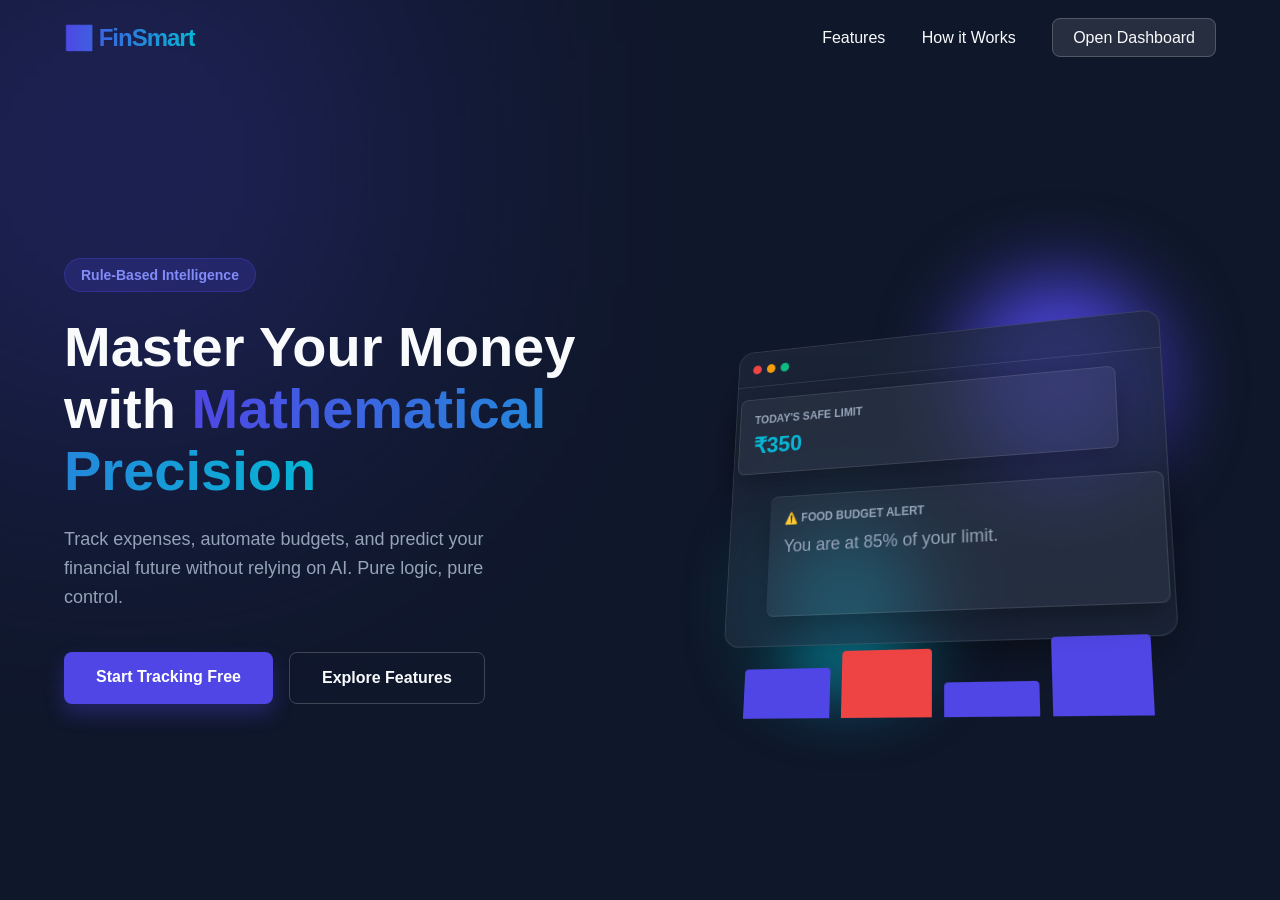
==== index.html @ 64c80e4e "Rename landing.html to index.html" ====
<!DOCTYPE html>
<html lang="en">
<head>
    <meta charset="UTF-8">
    <meta name="viewport" content="width=device-width, initial-scale=1.0">
    <title>FinSmart | Smart Finance Tracker</title>
    <link rel="stylesheet" href="landing.css">
</head>
<body>
    <!-- Navbar -->
    <nav class="navbar">
        <div class="logo">📊 FinSmart</div>
        <div class="nav-links">
            <a href="#features">Features</a>
            <a href="#how-it-works">How it Works</a>
            <a href="index.html" class="btn-nav">Open Dashboard</a>
        </div>
    </nav>

    <!-- Hero Section -->
    <header class="hero">
        <div class="hero-content">
            <div class="badge">Rule-Based Intelligence</div>
            <h1>Master Your Money with <span class="text-gradient">Mathematical Precision</span></h1>
            <p>Track expenses, automate budgets, and predict your financial future without relying on AI. Pure logic, pure control.</p>
            <div class="hero-buttons">
                <a href="index.html" class="btn-primary-large">Start Tracking Free</a>
                <a href="#features" class="btn-secondary-large">Explore Features</a>
            </div>
        </div>

        <!-- Interactive 3D Showcase -->
        <div class="hero-3d-container" id="scene">
            <div class="dashboard-mockup" id="mockup">
                <div class="mockup-header">
                    <div class="dots"><span></span><span></span><span></span></div>
                </div>
                <div class="mockup-body">
                    <div class="mockup-card floating-card-1">
                        <h4>Today's Safe Limit</h4>
                        <h2>₹350</h2>
                    </div>
                    <div class="mockup-card floating-card-2">
                        <h4>⚠️ Food Budget Alert</h4>
                        <p>You are at 85% of your limit.</p>
                    </div>
                    <div class="mockup-chart">
                        <div class="bar" style="height: 60%"></div>
                        <div class="bar" style="height: 80%; background: var(--danger)"></div>
                        <div class="bar" style="height: 40%"></div>
                        <div class="bar" style="height: 90%"></div>
                    </div>
                </div>
            </div>
            <!-- Floating 3D Orbs -->
            <div class="orb orb-1"></div>
            <div class="orb orb-2"></div>
        </div>
    </header>

    <script src="landing.js"></script>
</body>
</html>
---- landing.css ----
:root {
    --primary: #4F46E5;
    --primary-light: #EEF2FF;
    --secondary: #06B6D4;
    --dark: #0F172A;
    --text-main: #F8FAFC;
    --text-muted: #94A3B8;
    --danger: #EF4444;
}

* {
    margin: 0;
    padding: 0;
    box-sizing: border-box;
    font-family: 'Inter', 'Segoe UI', sans-serif;
}

body {
    background-color: var(--dark);
    color: var(--text-main);
    overflow-x: hidden;
}

/* Navbar */
.navbar {
    display: flex;
    justify-content: space-between;
    align-items: center;
    padding: 24px 5%;
    position: relative;
    z-index: 100;
}

.logo {
    font-size: 24px;
    font-weight: 800;
    letter-spacing: -1px;
    background: linear-gradient(to right, #4F46E5, #06B6D4);
    -webkit-background-clip: text;
    -webkit-text-fill-color: transparent;
}

.nav-links a {
    color: var(--text-main);
    text-decoration: none;
    margin-left: 32px;
    font-weight: 500;
    transition: 0.3s;
}

.nav-links a:hover {
    color: var(--secondary);
}

.btn-nav {
    background: rgba(255, 255, 255, 0.1);
    padding: 10px 20px;
    border-radius: 8px;
    border: 1px solid rgba(255, 255, 255, 0.2);
    backdrop-filter: blur(10px);
}

.btn-nav:hover {
    background: var(--primary);
    border-color: var(--primary);
}

/* Hero Section */
.hero {
    display: grid;
    grid-template-columns: 1fr 1fr;
    align-items: center;
    min-height: 90vh;
    padding: 0 5%;
    gap: 40px;
    position: relative;
}

.hero::before {
    content: '';
    position: absolute;
    top: -20%;
    left: -10%;
    width: 500px;
    height: 500px;
    background: var(--primary);
    filter: blur(150px);
    opacity: 0.3;
    z-index: 0;
}

.hero-content {
    position: relative;
    z-index: 10;
}

.badge {
    display: inline-block;
    padding: 8px 16px;
    background: rgba(79, 70, 229, 0.2);
    color: #818CF8;
    border-radius: 20px;
    font-size: 14px;
    font-weight: 600;
    margin-bottom: 24px;
    border: 1px solid rgba(79, 70, 229, 0.3);
}

.hero h1 {
    font-size: 56px;
    line-height: 1.1;
    margin-bottom: 24px;
    font-weight: 800;
}

.text-gradient {
    background: linear-gradient(to right, #4F46E5, #06B6D4);
    -webkit-background-clip: text;
    -webkit-text-fill-color: transparent;
}

.hero p {
    font-size: 18px;
    color: var(--text-muted);
    margin-bottom: 40px;
    line-height: 1.6;
    max-width: 480px;
}

.hero-buttons {
    display: flex;
    gap: 16px;
}

.btn-primary-large {
    background: var(--primary);
    color: white;
    padding: 16px 32px;
    border-radius: 8px;
    text-decoration: none;
    font-weight: 600;
    transition: 0.3s;
    box-shadow: 0 10px 20px rgba(79, 70, 229, 0.3);
}

.btn-primary-large:hover {
    transform: translateY(-2px);
    box-shadow: 0 15px 25px rgba(79, 70, 229, 0.4);
}

.btn-secondary-large {
    background: transparent;
    color: var(--text-main);
    padding: 16px 32px;
    border-radius: 8px;
    text-decoration: none;
    font-weight: 600;
    border: 1px solid rgba(255, 255, 255, 0.2);
    transition: 0.3s;
}

.btn-secondary-large:hover {
    background: rgba(255, 255, 255, 0.05);
}

/* 3D Interactive Container */
.hero-3d-container {
    perspective: 1000px; /* Crucial for 3D effect */
    position: relative;
    width: 100%;
    height: 500px;
    display: flex;
    justify-content: center;
    align-items: center;
    z-index: 10;
}

.dashboard-mockup {
    width: 450px;
    height: 320px;
    background: rgba(30, 41, 59, 0.7);
    border-radius: 16px;
    border: 1px solid rgba(255, 255, 255, 0.1);
    backdrop-filter: blur(20px);
    box-shadow: 0 25px 50px -12px rgba(0, 0, 0, 0.5);
    transform-style: preserve-3d;
    transition: transform 0.1s ease-out;
    /* Default isometric tilt */
    transform: rotateX(15deg) rotateY(-15deg);
}

.mockup-header {
    height: 40px;
    border-bottom: 1px solid rgba(255, 255, 255, 0.1);
    display: flex;
    align-items: center;
    padding: 0 16px;
}

.dots span {
    display: inline-block;
    width: 10px;
    height: 10px;
    border-radius: 50%;
    background: #EF4444;
    margin-right: 6px;
}
.dots span:nth-child(2) { background: #F59E0B; }
.dots span:nth-child(3) { background: #10B981; }

.mockup-body {
    padding: 24px;
    position: relative;
    transform-style: preserve-3d;
}

/* Floating 3D Cards */
.mockup-card {
    background: rgba(255, 255, 255, 0.05);
    border: 1px solid rgba(255, 255, 255, 0.1);
    padding: 16px;
    border-radius: 8px;
    margin-bottom: 16px;
    /* Pushes cards out on the Z-axis for 3D depth */
    transform: translateZ(40px);
    box-shadow: 0 10px 30px rgba(0,0,0,0.3);
}

.floating-card-1 {
    transform: translateZ(60px) translateX(-20px) translateY(-10px);
}

.floating-card-2 {
    border-left: 3px solid var(--warning);
    transform: translateZ(40px) translateX(20px);
}

.mockup-card h4 {
    font-size: 12px;
    color: var(--text-muted);
    margin-bottom: 8px;
    text-transform: uppercase;
}

.mockup-card h2 {
    font-size: 24px;
    color: var(--secondary);
}

.mockup-chart {
    display: flex;
    align-items: flex-end;
    gap: 12px;
    height: 80px;
    margin-top: 20px;
    transform: translateZ(30px);
}

.bar {
    width: 100%;
    background: var(--primary);
    border-radius: 4px 4px 0 0;
}

/* Background 3D Orbs */
.orb {
    position: absolute;
    border-radius: 50%;
    filter: blur(40px);
    z-index: -1;
}

.orb-1 {
    width: 200px;
    height: 200px;
    background: var(--primary);
    top: 10%;
    right: 10%;
    animation: float 6s infinite ease-in-out;
}

.orb-2 {
    width: 150px;
    height: 150px;
    background: var(--secondary);
    bottom: 10%;
    left: 20%;
    animation: float 8s infinite ease-in-out reverse;
}

@keyframes float {
    0% { transform: translateY(0px); }
    50% { transform: translateY(-30px); }
    100% { transform: translateY(0px); }
}
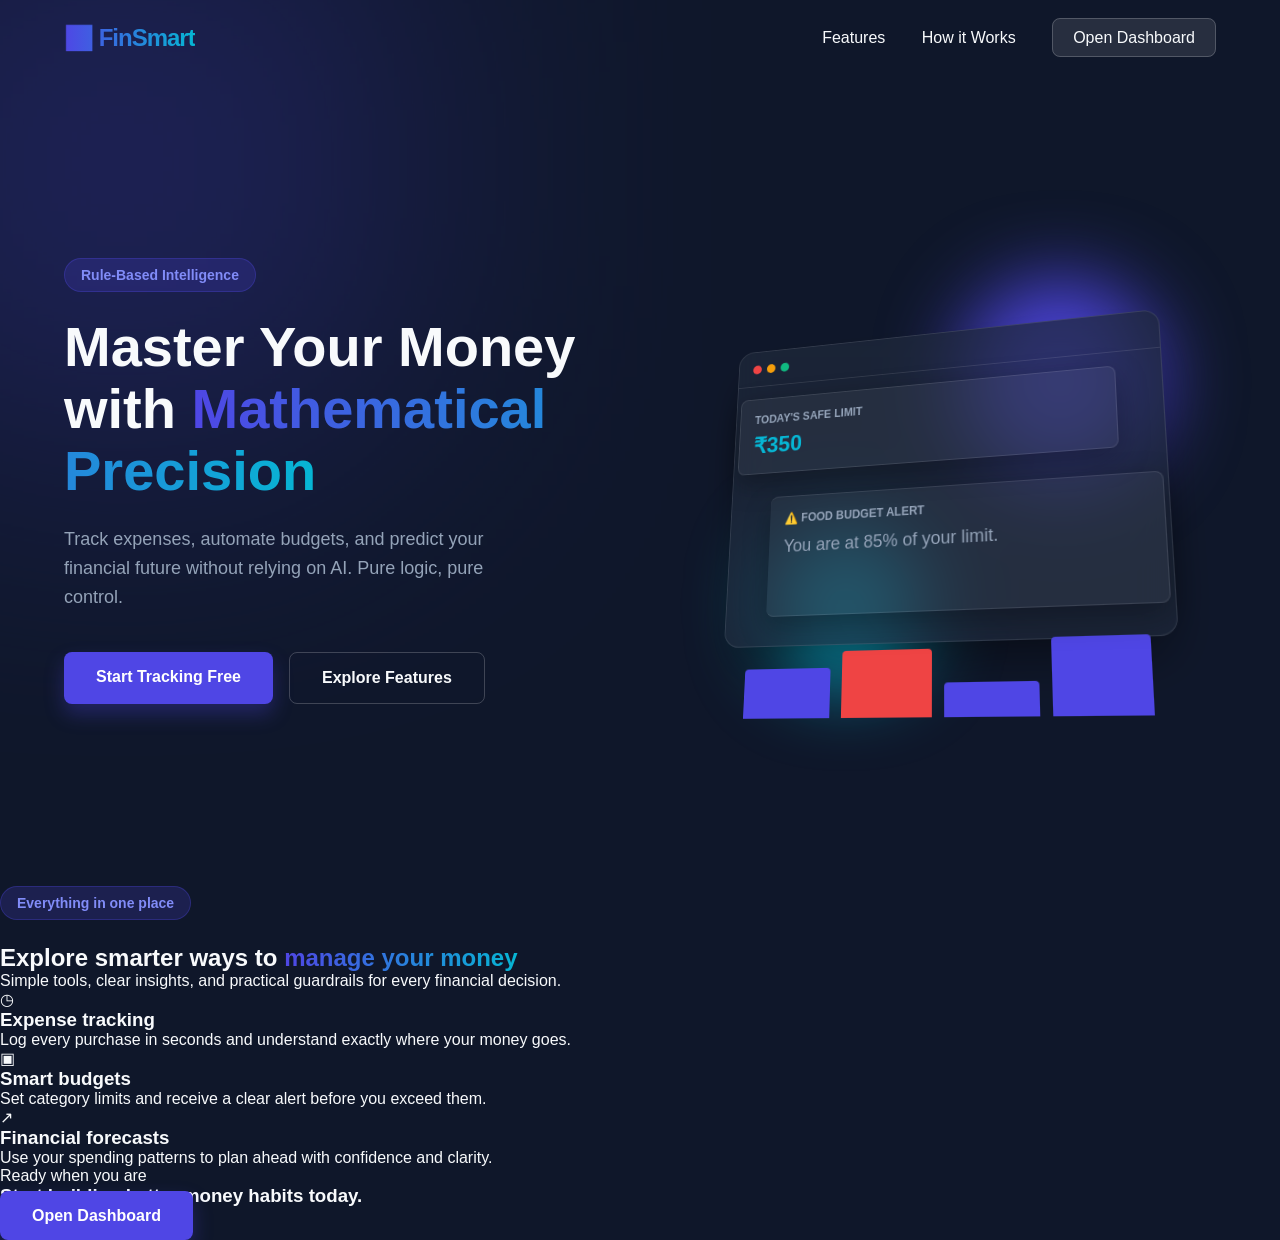
==== commit 70ab3fd9: "Update index.html" ====
--- a/index.html
+++ b/index.html
@@ -58,6 +58,41 @@
         </div>
     </header>
 
+    <!-- Features Section -->
+    <section class="features" id="features" aria-labelledby="features-title">
+        <div class="section-heading">
+            <div class="badge">Everything in one place</div>
+            <h2 id="features-title">Explore smarter ways to <span class="text-gradient">manage your money</span></h2>
+            <p>Simple tools, clear insights, and practical guardrails for every financial decision.</p>
+        </div>
+
+        <div class="feature-grid">
+            <article class="feature-card">
+                <div class="feature-icon">◷</div>
+                <h3>Expense tracking</h3>
+                <p>Log every purchase in seconds and understand exactly where your money goes.</p>
+            </article>
+            <article class="feature-card featured">
+                <div class="feature-icon">▣</div>
+                <h3>Smart budgets</h3>
+                <p>Set category limits and receive a clear alert before you exceed them.</p>
+            </article>
+            <article class="feature-card">
+                <div class="feature-icon">↗</div>
+                <h3>Financial forecasts</h3>
+                <p>Use your spending patterns to plan ahead with confidence and clarity.</p>
+            </article>
+        </div>
+
+        <div class="features-cta" id="how-it-works">
+            <div>
+                <span>Ready when you are</span>
+                <h3>Start building better money habits today.</h3>
+            </div>
+            <a href="home.html" class="btn-primary-large">Open Dashboard</a>
+        </div>
+    </section>
+
     <script src="landing.js"></script>
 </body>
 </html>
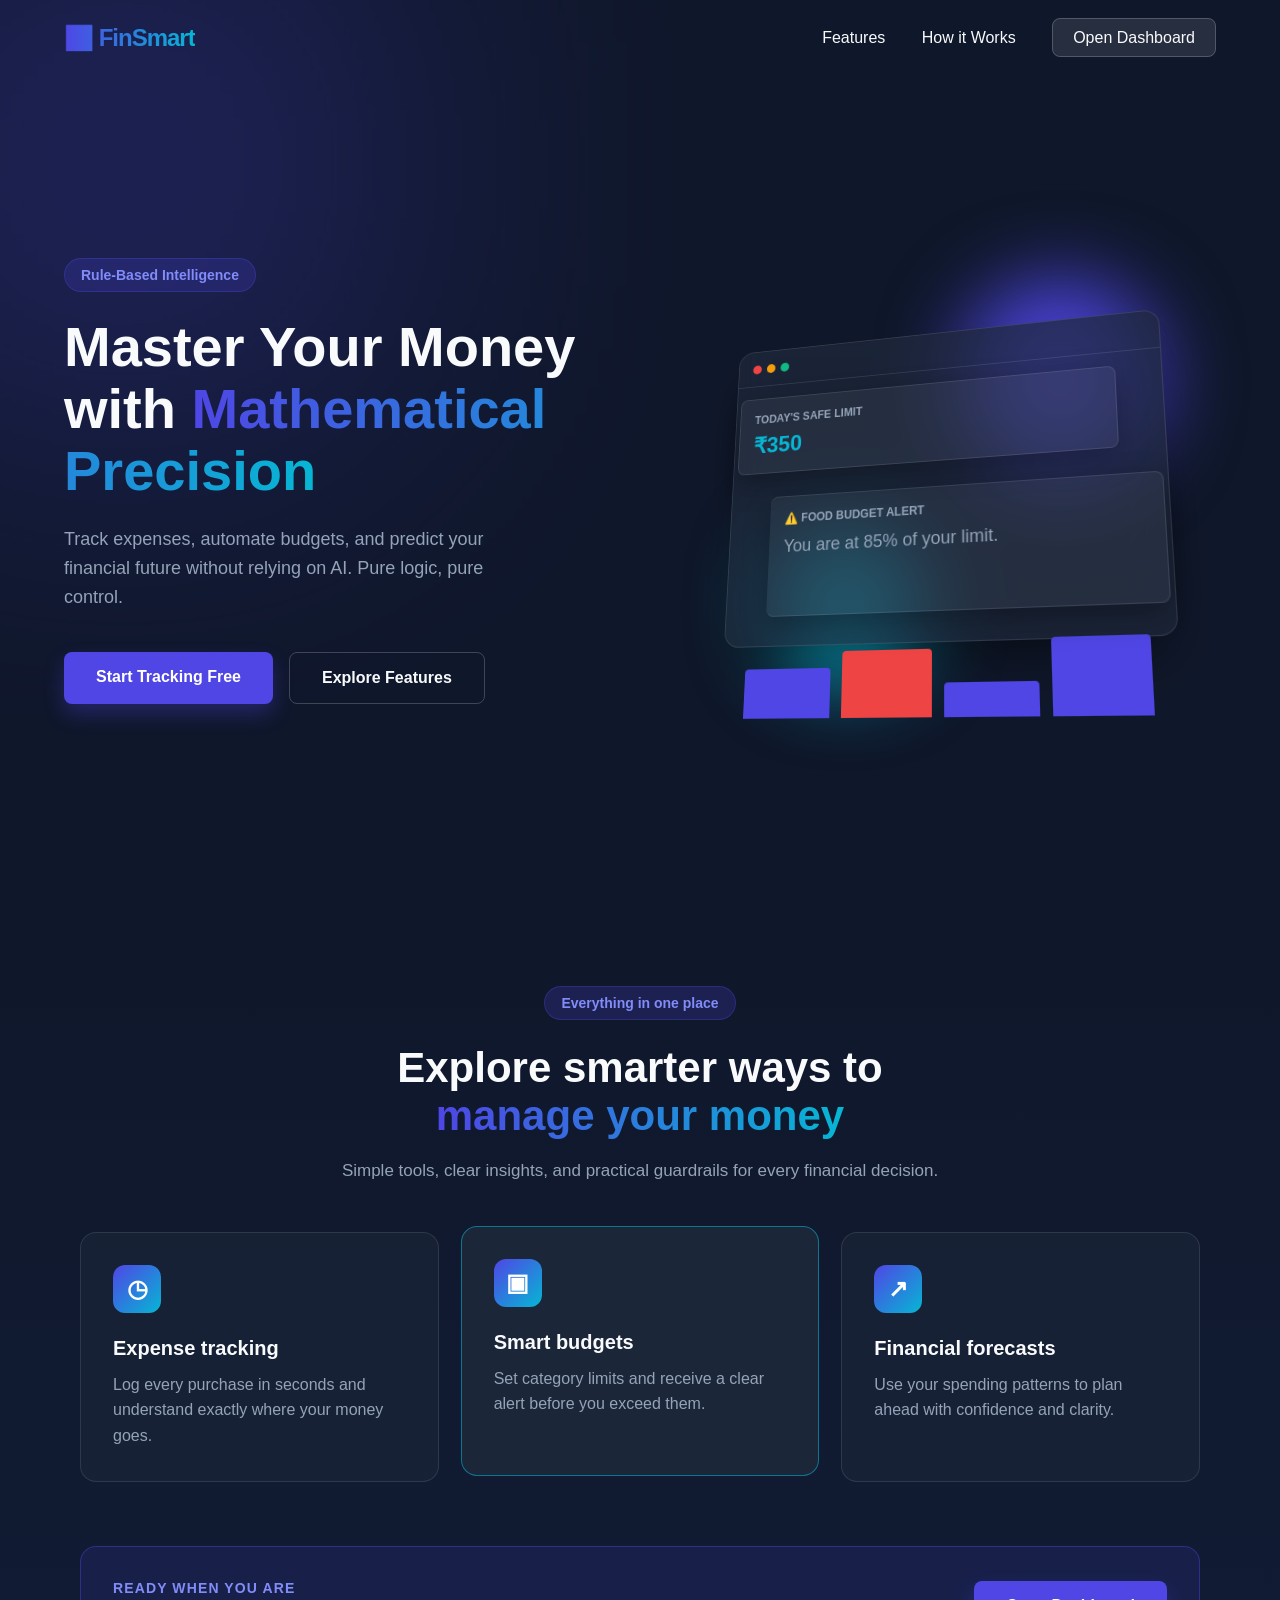
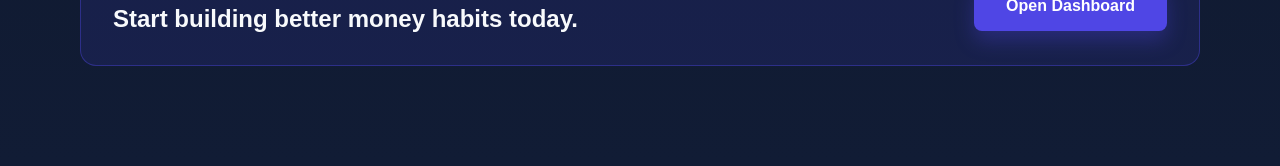
==== commit f5d78a68: "Update index.html" ====
--- a/index.html
+++ b/index.html
@@ -13,7 +13,7 @@
         <div class="nav-links">
             <a href="#features">Features</a>
             <a href="#how-it-works">How it Works</a>
-            <a href="index.html" class="btn-nav">Open Dashboard</a>
+            <a href="home.html" class="btn-nav">Open Dashboard</a>
         </div>
     </nav>
 
@@ -24,7 +24,7 @@
             <h1>Master Your Money with <span class="text-gradient">Mathematical Precision</span></h1>
             <p>Track expenses, automate budgets, and predict your financial future without relying on AI. Pure logic, pure control.</p>
             <div class="hero-buttons">
-                <a href="index.html" class="btn-primary-large">Start Tracking Free</a>
+                <a href="home.html" class="btn-primary-large">Start Tracking Free</a>
                 <a href="#features" class="btn-secondary-large">Explore Features</a>
             </div>
         </div>
--- a/landing.css
+++ b/landing.css
@@ -161,6 +161,102 @@
 
 .btn-secondary-large:hover {
     background: rgba(255, 255, 255, 0.05);
+}
+
+/* Features Section */
+.features {
+    position: relative;
+    padding: 100px 5%;
+    background: linear-gradient(180deg, var(--dark) 0%, #111c35 100%);
+}
+
+.section-heading {
+    max-width: 650px;
+    margin: 0 auto 48px;
+    text-align: center;
+}
+
+.section-heading h2 {
+    font-size: 42px;
+    line-height: 1.15;
+    margin-bottom: 16px;
+}
+
+.section-heading p {
+    color: var(--text-muted);
+    font-size: 17px;
+    line-height: 1.6;
+}
+
+.feature-grid {
+    display: grid;
+    grid-template-columns: repeat(3, 1fr);
+    gap: 22px;
+    max-width: 1120px;
+    margin: 0 auto;
+}
+
+.feature-card {
+    padding: 32px;
+    border: 1px solid rgba(255, 255, 255, 0.1);
+    border-radius: 16px;
+    background: rgba(30, 41, 59, 0.55);
+    transition: transform 0.3s ease, border-color 0.3s ease, background 0.3s ease;
+}
+
+.feature-card:hover, .feature-card.featured {
+    transform: translateY(-6px);
+    border-color: rgba(6, 182, 212, 0.55);
+    background: rgba(30, 41, 59, 0.9);
+}
+
+.feature-icon {
+    display: grid;
+    place-items: center;
+    width: 48px;
+    height: 48px;
+    margin-bottom: 24px;
+    color: #fff;
+    font-size: 24px;
+    font-weight: 700;
+    border-radius: 12px;
+    background: linear-gradient(135deg, var(--primary), var(--secondary));
+}
+
+.feature-card h3 {
+    margin-bottom: 12px;
+    font-size: 20px;
+}
+
+.feature-card p {
+    color: var(--text-muted);
+    line-height: 1.6;
+}
+
+.features-cta {
+    display: flex;
+    align-items: center;
+    justify-content: space-between;
+    gap: 24px;
+    max-width: 1120px;
+    margin: 64px auto 0;
+    padding: 32px;
+    border: 1px solid rgba(79, 70, 229, 0.4);
+    border-radius: 16px;
+    background: rgba(79, 70, 229, 0.13);
+}
+
+.features-cta span {
+    color: #818CF8;
+    font-size: 14px;
+    font-weight: 700;
+    text-transform: uppercase;
+    letter-spacing: 0.08em;
+}
+
+.features-cta h3 {
+    margin-top: 8px;
+    font-size: 24px;
 }
 
 /* 3D Interactive Container */
@@ -292,4 +388,44 @@
     0% { transform: translateY(0px); }
     50% { transform: translateY(-30px); }
     100% { transform: translateY(0px); }
-}+}
+
+@media (max-width: 800px) {
+    .navbar {
+        padding: 20px 5%;
+    }
+
+    .nav-links a:not(.btn-nav) {
+        display: none;
+    }
+
+    .hero {
+        grid-template-columns: 1fr;
+        padding-top: 56px;
+    }
+
+    .hero h1 {
+        font-size: 42px;
+    }
+
+    .hero-3d-container {
+        height: 380px;
+    }
+
+    .dashboard-mockup {
+        width: min(100%, 420px);
+    }
+
+    .section-heading h2 {
+        font-size: 34px;
+    }
+
+    .feature-grid {
+        grid-template-columns: 1fr;
+    }
+
+    .features-cta {
+        align-items: flex-start;
+        flex-direction: column;
+    }
+}
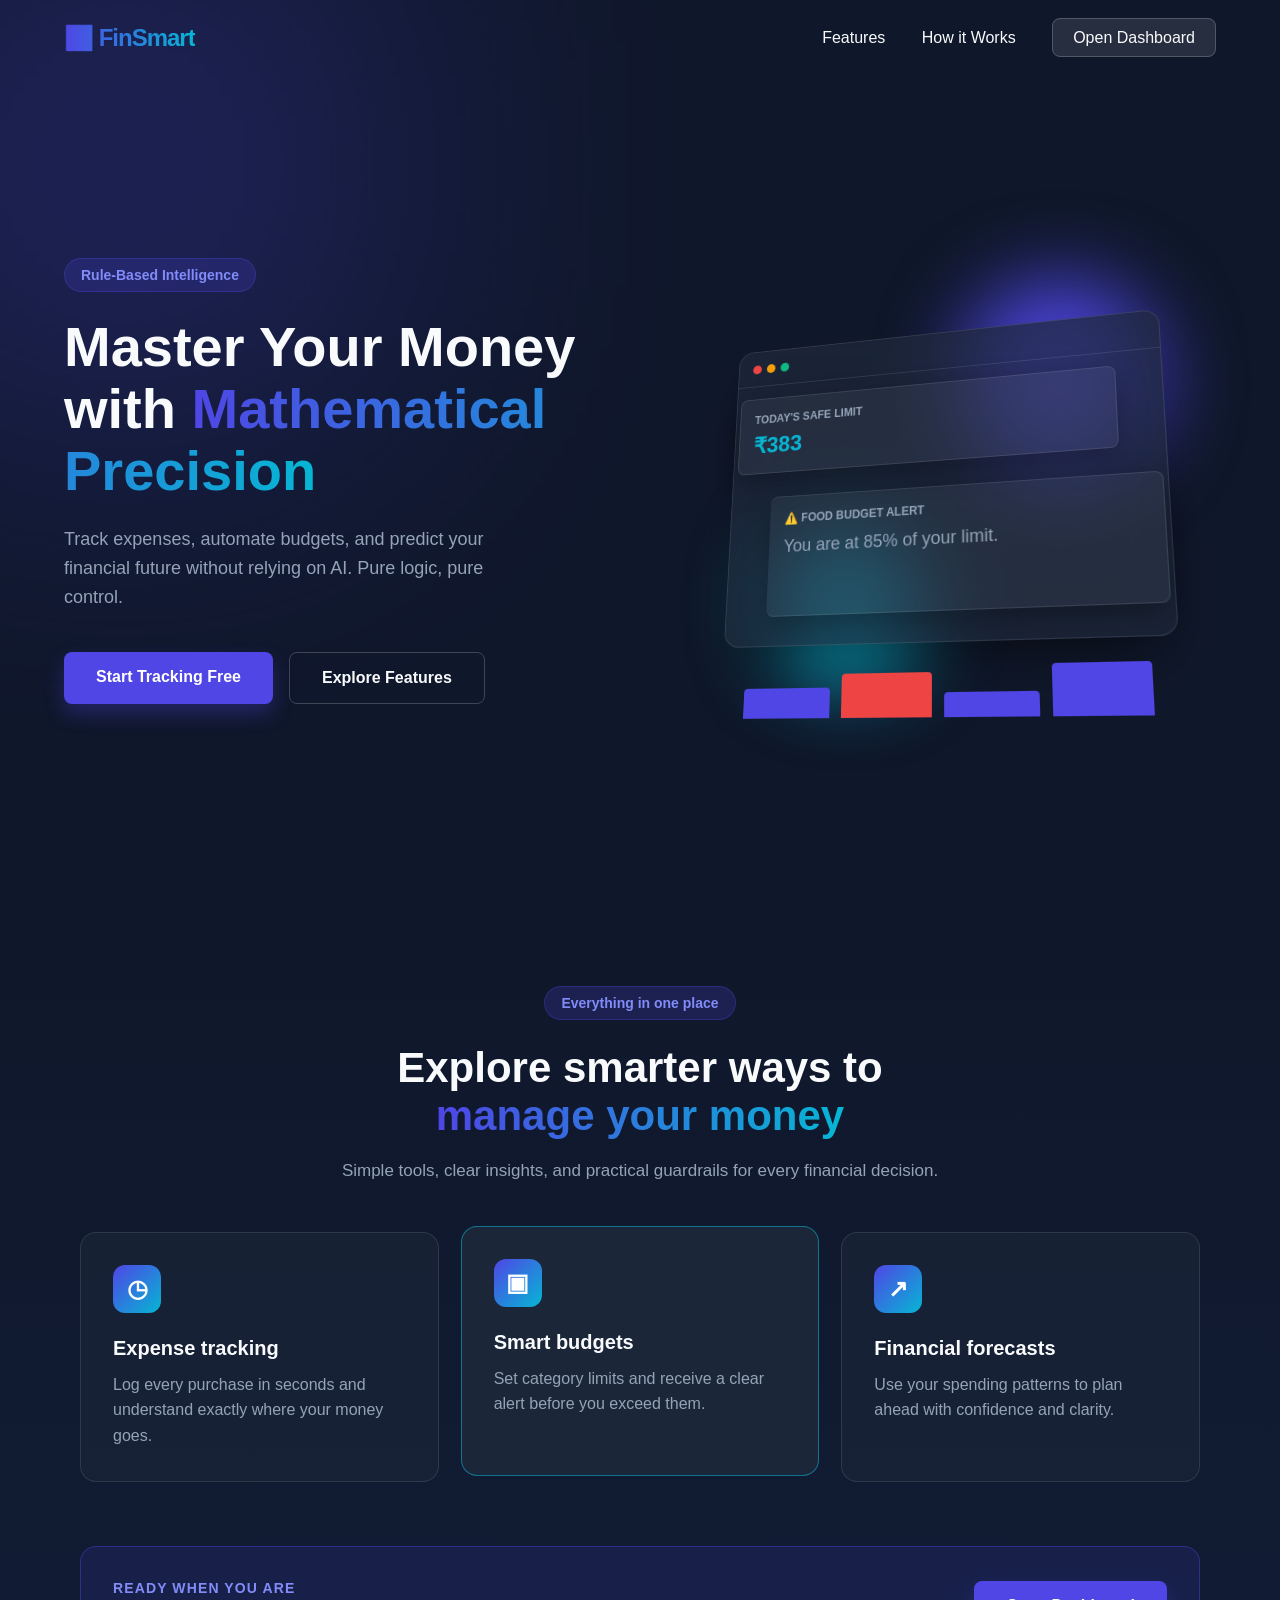
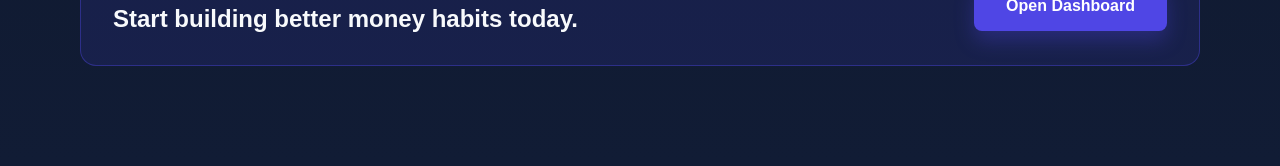
==== commit 2446361e: "Update index.html" ====
--- a/index.html
+++ b/index.html
@@ -38,17 +38,17 @@
                 <div class="mockup-body">
                     <div class="mockup-card floating-card-1">
                         <h4>Today's Safe Limit</h4>
-                        <h2>₹350</h2>
+                        <h2>₹383</h2>
                     </div>
                     <div class="mockup-card floating-card-2">
                         <h4>⚠️ Food Budget Alert</h4>
                         <p>You are at 85% of your limit.</p>
                     </div>
                     <div class="mockup-chart">
+                        <div class="bar" style="height: 36%"></div>
+                        <div class="bar" style="height: 52%; background: var(--danger)"></div>
+                        <div class="bar" style="height: 28%"></div>
                         <div class="bar" style="height: 60%"></div>
-                        <div class="bar" style="height: 80%; background: var(--danger)"></div>
-                        <div class="bar" style="height: 40%"></div>
-                        <div class="bar" style="height: 90%"></div>
                     </div>
                 </div>
             </div>
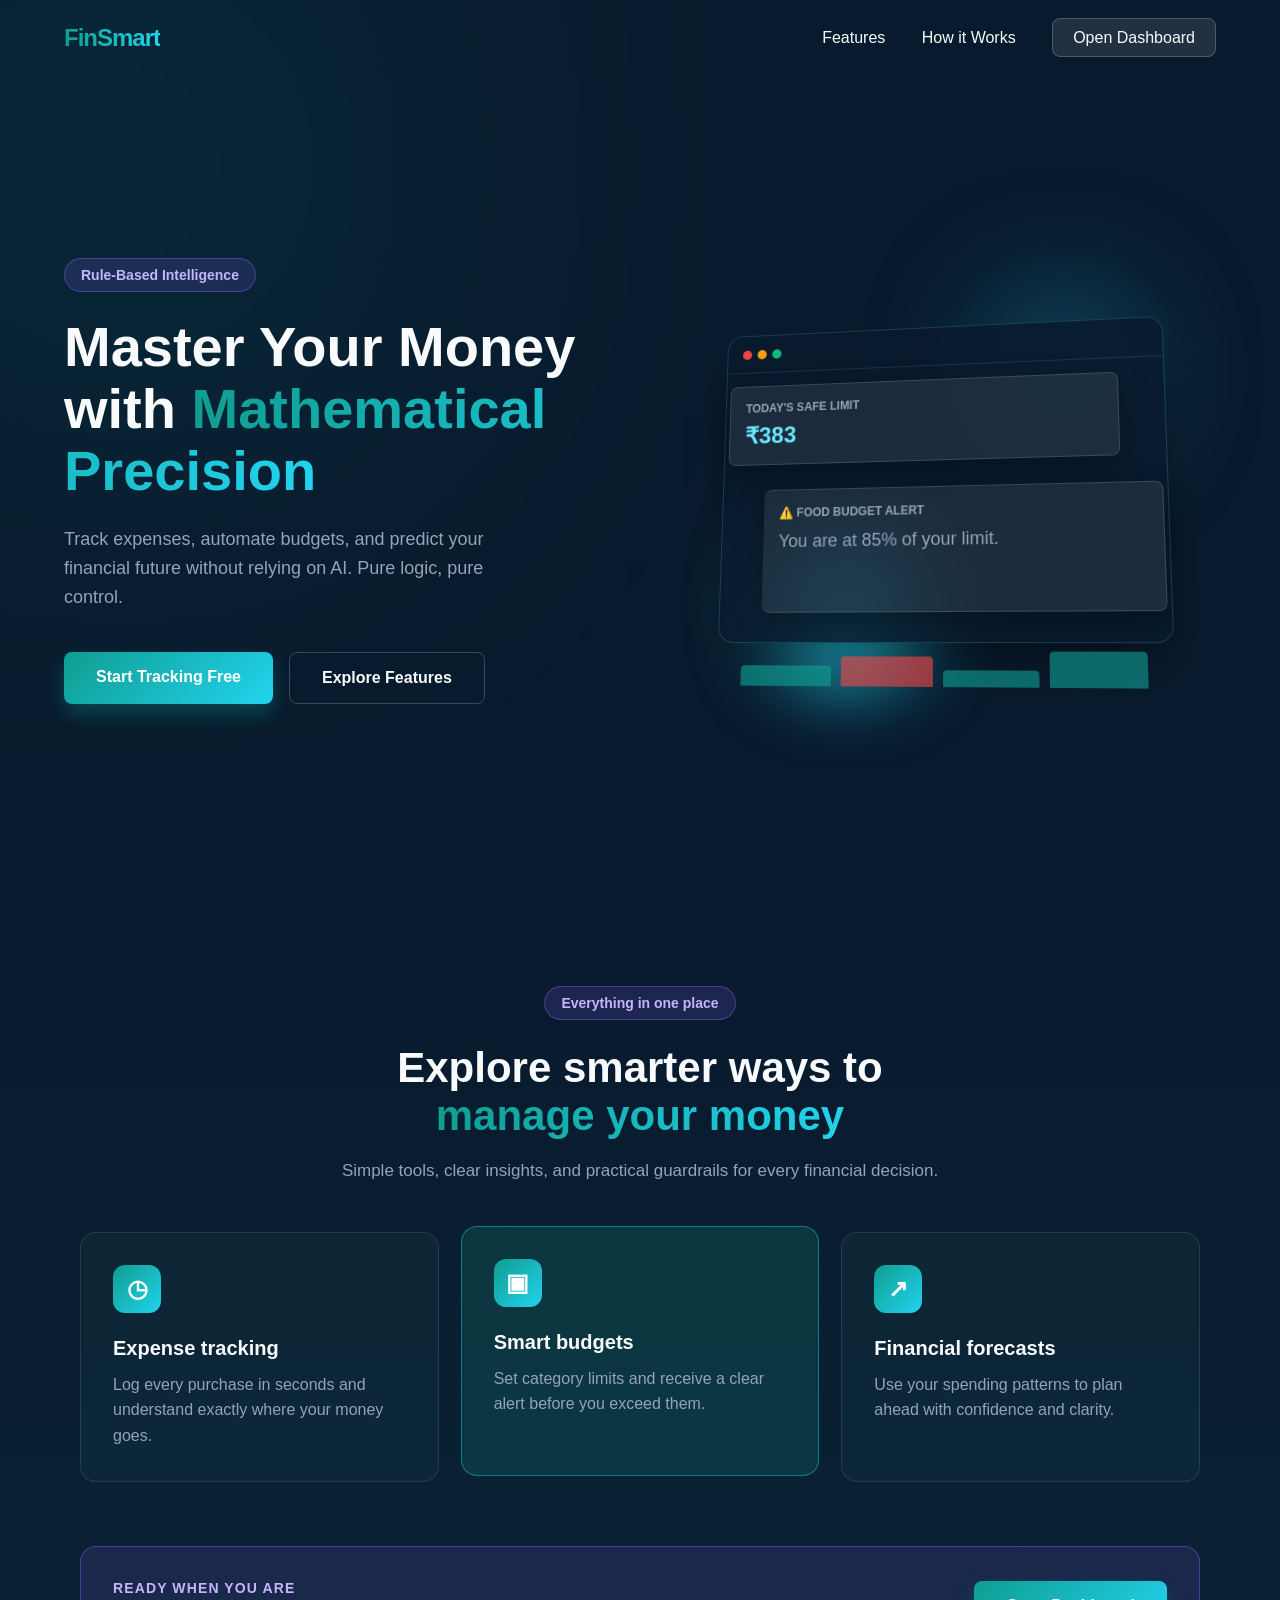
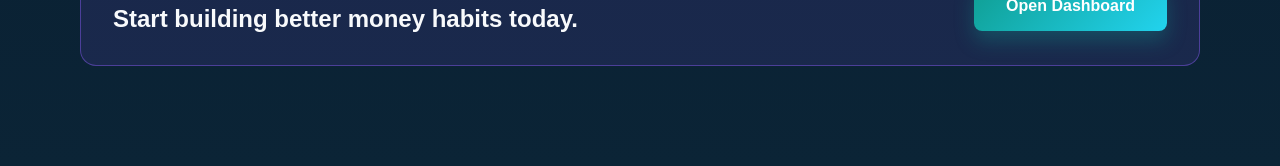
==== commit 75bdadb3: "Update index.html" ====
--- a/index.html
+++ b/index.html
@@ -9,7 +9,7 @@
 <body>
     <!-- Navbar -->
     <nav class="navbar">
-        <div class="logo">📊 FinSmart</div>
+        <div class="logo"> FinSmart</div>
         <div class="nav-links">
             <a href="#features">Features</a>
             <a href="#how-it-works">How it Works</a>
--- a/landing.css
+++ b/landing.css
@@ -1,8 +1,9 @@
 :root {
-    --primary: #4F46E5;
-    --primary-light: #EEF2FF;
-    --secondary: #06B6D4;
-    --dark: #0F172A;
+    --primary: #0F9D91;
+    --primary-light: #CCFBF1;
+    --secondary: #22D3EE;
+    --accent-purple: #8B5CF6;
+    --dark: #081A2D;
     --text-main: #F8FAFC;
     --text-muted: #94A3B8;
     --danger: #EF4444;
@@ -35,7 +36,7 @@
     font-size: 24px;
     font-weight: 800;
     letter-spacing: -1px;
-    background: linear-gradient(to right, #4F46E5, #06B6D4);
+    background: linear-gradient(to right, var(--primary), var(--secondary));
     -webkit-background-clip: text;
     -webkit-text-fill-color: transparent;
 }
@@ -61,8 +62,8 @@
 }
 
 .btn-nav:hover {
-    background: var(--primary);
-    border-color: var(--primary);
+    background: linear-gradient(135deg, var(--primary), var(--secondary));
+    border-color: var(--secondary);
 }
 
 /* Hero Section */
@@ -83,9 +84,9 @@
     left: -10%;
     width: 500px;
     height: 500px;
-    background: var(--primary);
-    filter: blur(150px);
-    opacity: 0.3;
+    background: #14B8A6;
+    filter: blur(180px);
+    opacity: 0.14;
     z-index: 0;
 }
 
@@ -97,13 +98,13 @@
 .badge {
     display: inline-block;
     padding: 8px 16px;
-    background: rgba(79, 70, 229, 0.2);
-    color: #818CF8;
+    background: rgba(139, 92, 246, 0.16);
+    color: #C4B5FD;
     border-radius: 20px;
     font-size: 14px;
     font-weight: 600;
     margin-bottom: 24px;
-    border: 1px solid rgba(79, 70, 229, 0.3);
+    border: 1px solid rgba(139, 92, 246, 0.42);
 }
 
 .hero h1 {
@@ -114,7 +115,7 @@
 }
 
 .text-gradient {
-    background: linear-gradient(to right, #4F46E5, #06B6D4);
+    background: linear-gradient(to right, var(--primary), var(--secondary));
     -webkit-background-clip: text;
     -webkit-text-fill-color: transparent;
 }
@@ -133,19 +134,19 @@
 }
 
 .btn-primary-large {
-    background: var(--primary);
+    background: linear-gradient(135deg, var(--primary), var(--secondary));
     color: white;
     padding: 16px 32px;
     border-radius: 8px;
     text-decoration: none;
     font-weight: 600;
     transition: 0.3s;
-    box-shadow: 0 10px 20px rgba(79, 70, 229, 0.3);
+    box-shadow: 0 10px 20px rgba(15, 157, 145, 0.32);
 }
 
 .btn-primary-large:hover {
     transform: translateY(-2px);
-    box-shadow: 0 15px 25px rgba(79, 70, 229, 0.4);
+    box-shadow: 0 15px 25px rgba(34, 211, 238, 0.28);
 }
 
 .btn-secondary-large {
@@ -167,7 +168,7 @@
 .features {
     position: relative;
     padding: 100px 5%;
-    background: linear-gradient(180deg, var(--dark) 0%, #111c35 100%);
+    background: linear-gradient(180deg, var(--dark) 0%, #0B2436 100%);
 }
 
 .section-heading {
@@ -200,14 +201,14 @@
     padding: 32px;
     border: 1px solid rgba(255, 255, 255, 0.1);
     border-radius: 16px;
-    background: rgba(30, 41, 59, 0.55);
+    background: rgba(15, 44, 58, 0.62);
     transition: transform 0.3s ease, border-color 0.3s ease, background 0.3s ease;
 }
 
 .feature-card:hover, .feature-card.featured {
     transform: translateY(-6px);
     border-color: rgba(6, 182, 212, 0.55);
-    background: rgba(30, 41, 59, 0.9);
+    background: rgba(13, 57, 67, 0.9);
 }
 
 .feature-icon {
@@ -241,13 +242,13 @@
     max-width: 1120px;
     margin: 64px auto 0;
     padding: 32px;
-    border: 1px solid rgba(79, 70, 229, 0.4);
+    border: 1px solid rgba(139, 92, 246, 0.45);
     border-radius: 16px;
-    background: rgba(79, 70, 229, 0.13);
+    background: rgba(139, 92, 246, 0.12);
 }
 
 .features-cta span {
-    color: #818CF8;
+    color: #C4B5FD;
     font-size: 14px;
     font-weight: 700;
     text-transform: uppercase;
@@ -274,15 +275,15 @@
 .dashboard-mockup {
     width: 450px;
     height: 320px;
-    background: rgba(30, 41, 59, 0.7);
+    background: rgba(8, 26, 45, 0.88);
     border-radius: 16px;
-    border: 1px solid rgba(255, 255, 255, 0.1);
+    border: 1px solid rgba(103, 232, 249, 0.18);
     backdrop-filter: blur(20px);
     box-shadow: 0 25px 50px -12px rgba(0, 0, 0, 0.5);
     transform-style: preserve-3d;
     transition: transform 0.1s ease-out;
     /* Default isometric tilt */
-    transform: rotateX(15deg) rotateY(-15deg);
+    transform: rotateX(9deg) rotateY(-9deg);
 }
 
 .mockup-header {
@@ -312,8 +313,8 @@
 
 /* Floating 3D Cards */
 .mockup-card {
-    background: rgba(255, 255, 255, 0.05);
-    border: 1px solid rgba(255, 255, 255, 0.1);
+    background: rgba(255, 255, 255, 0.08);
+    border: 1px solid rgba(255, 255, 255, 0.14);
     padding: 16px;
     border-radius: 8px;
     margin-bottom: 16px;
@@ -340,15 +341,15 @@
 
 .mockup-card h2 {
     font-size: 24px;
-    color: var(--secondary);
+    color: #67E8F9;
 }
 
 .mockup-chart {
     display: flex;
     align-items: flex-end;
-    gap: 12px;
-    height: 80px;
-    margin-top: 20px;
+    gap: 10px;
+    height: 56px;
+    margin-top: 16px;
     transform: translateZ(30px);
 }
 
@@ -356,6 +357,7 @@
     width: 100%;
     background: var(--primary);
     border-radius: 4px 4px 0 0;
+    opacity: 0.62;
 }
 
 /* Background 3D Orbs */
@@ -367,11 +369,12 @@
 }
 
 .orb-1 {
-    width: 200px;
-    height: 200px;
-    background: var(--primary);
-    top: 10%;
-    right: 10%;
+    width: 150px;
+    height: 150px;
+    background: rgba(34, 211, 238, 0.34);
+    filter: blur(64px);
+    top: 13%;
+    right: 14%;
     animation: float 6s infinite ease-in-out;
 }
 
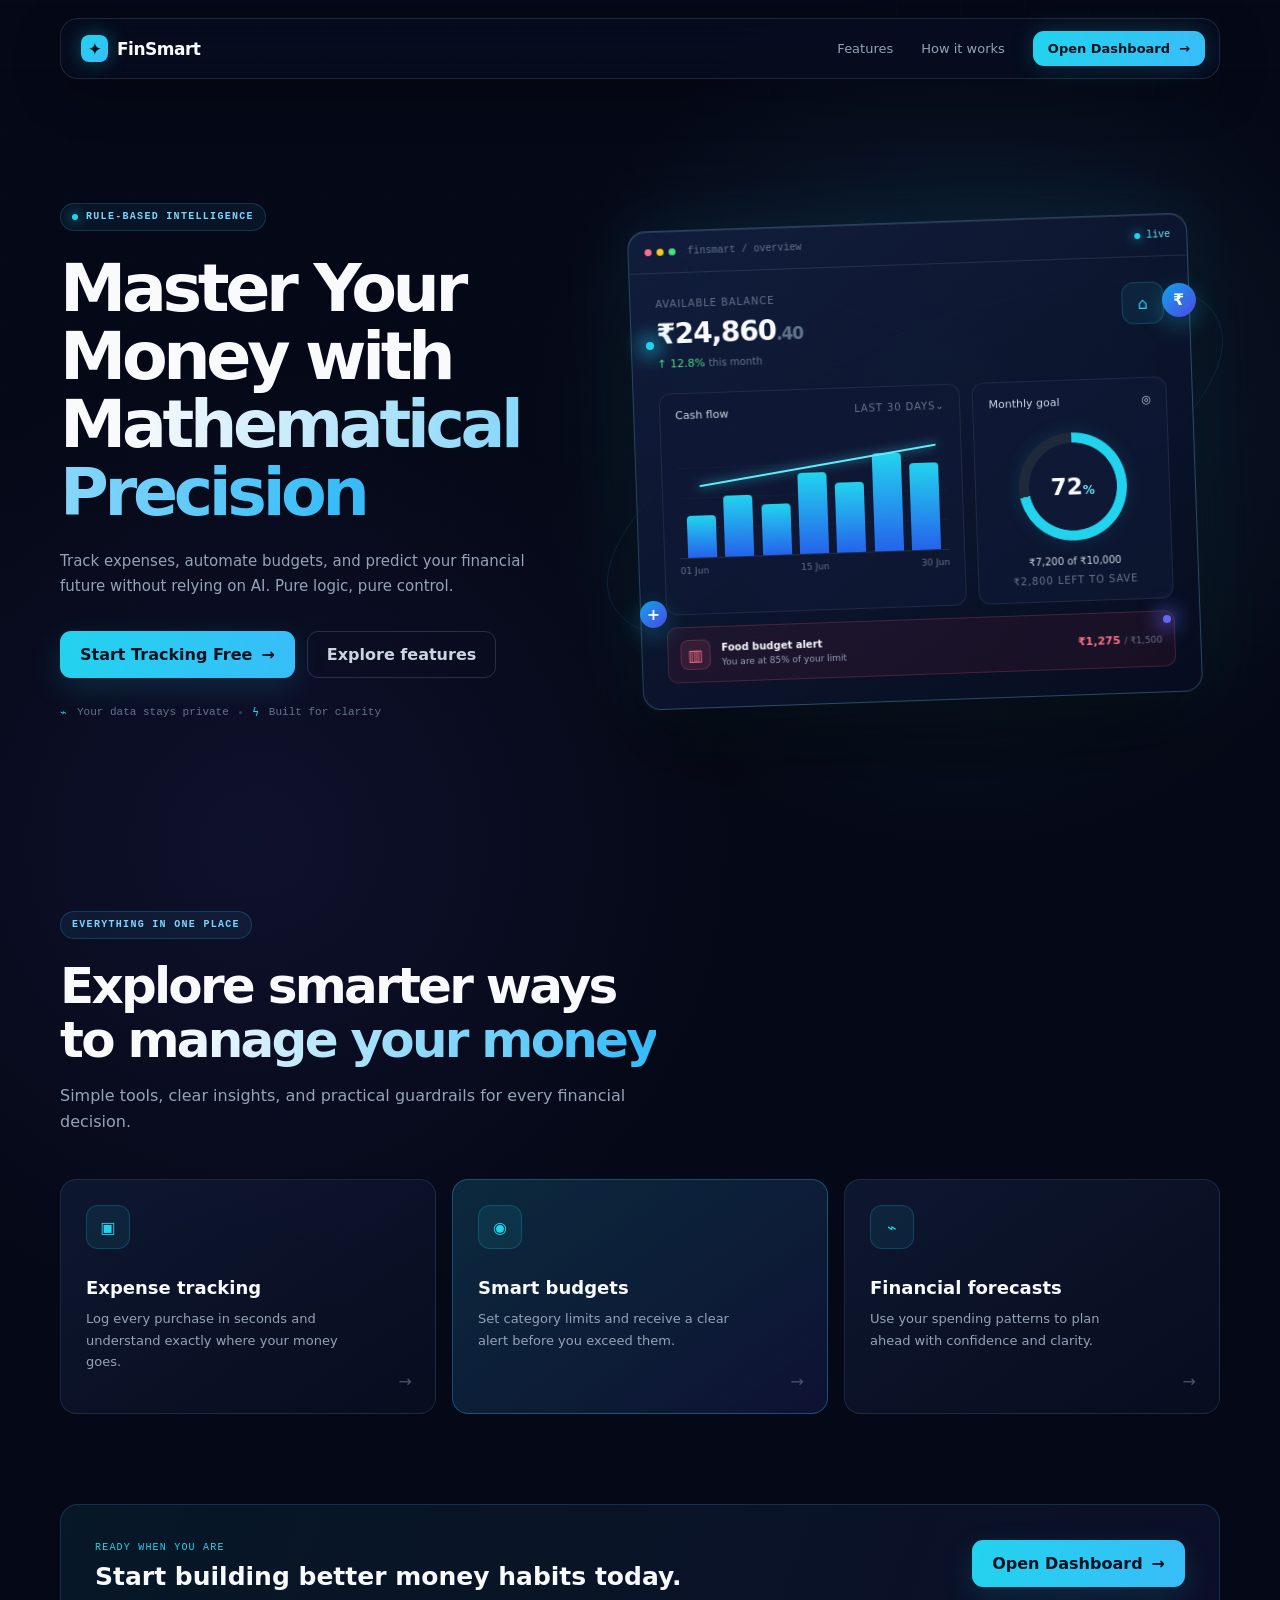
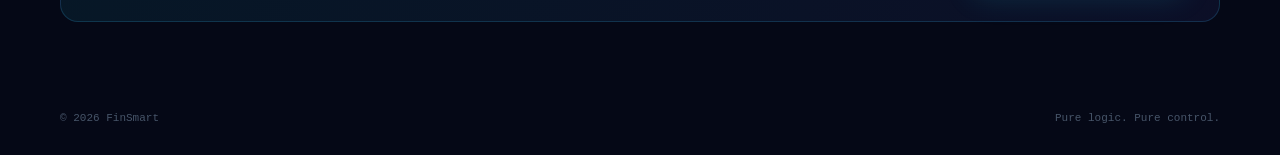
==== commit a7811b9a: "Update project" ====
--- a/index.html
+++ b/index.html
@@ -1,98 +1,42 @@
-<!DOCTYPE html>
-<html lang="en">
+<!doctype html>
+<html lang="en" class="theme-dark">
 <head>
-    <meta charset="UTF-8">
-    <meta name="viewport" content="width=device-width, initial-scale=1.0">
-    <title>FinSmart | Smart Finance Tracker</title>
-    <link rel="stylesheet" href="landing.css">
+  <meta charset="UTF-8" />
+  <meta name="viewport" content="width=device-width, initial-scale=1.0" />
+  <meta name="theme-color" content="#050816" />
+  <meta name="description" content="FinSmart helps you track expenses, automate budgets, and predict your financial future with pure logic and control." />
+  <title>FinSmart | Smart Finance Tracker</title>
+  <link rel="stylesheet" href="landing.css" />
 </head>
 <body>
-    <!-- Navbar -->
-    <nav class="navbar">
-        <div class="logo"> FinSmart</div>
-        <div class="nav-links">
-            <a href="#features">Features</a>
-            <a href="#how-it-works">How it Works</a>
-            <a href="home.html" class="btn-nav">Open Dashboard</a>
+  <main class="fin-app" id="top">
+    <div class="ambient-grid" aria-hidden="true"></div>
+    <nav class="navbar" aria-label="Main navigation">
+      <a class="logo" href="#top"><span class="logo-mark" aria-hidden="true">✦</span> FinSmart</a>
+      <div class="nav-links"><a href="#features">Features</a><a href="#how-it-works">How it works</a><a href="home.html" class="btn-nav">Open Dashboard <span aria-hidden="true">→</span></a></div>
+    </nav>
+    <header class="hero">
+      <div class="hero-content reveal">
+        <div class="badge"><span class="pulse-dot"></span> Rule-based intelligence</div>
+        <h1>Master Your Money with <span class="text-gradient">Mathematical Precision</span></h1>
+        <p>Track expenses, automate budgets, and predict your financial future without relying on AI. Pure logic, pure control.</p>
+        <div class="hero-buttons"><a href="home.html" class="btn-primary-large">Start Tracking Free <span>→</span></a><a href="#features" class="btn-secondary-large">Explore features</a></div>
+        <div class="trust-row"><span>⌁</span> Your data stays private <i></i> <span>ϟ</span> Built for clarity</div>
+      </div>
+      <div class="hero-3d-container" id="scene" aria-label="FinSmart dashboard preview">
+        <div class="orbit orbit-a"></div><div class="orbit orbit-b"></div><div class="coin coin-a">₹</div><div class="coin coin-b">+</div><div class="orb orb-a"></div><div class="orb orb-b"></div>
+        <div class="dashboard-mockup">
+          <div class="mockup-header"><div class="dots"><i></i><i></i><i></i></div><span>finsmart / overview</span><span class="live"><b></b> live</span></div>
+          <div class="mockup-body"><div class="dash-top"><div><small>available balance</small><strong>₹24,860<span>.40</span></strong><em>↑ 12.8% <small>this month</small></em></div><div class="balance-icon">⌂</div></div>
+            <div class="dash-grid"><div class="dash-panel chart-panel"><div class="panel-title"><span>Cash flow</span><small>Last 30 days⌄</small></div><div class="chart"><div class="chart-line"></div><div class="bar h-1"></div><div class="bar h-2"></div><div class="bar h-3"></div><div class="bar h-4"></div><div class="bar h-5"></div><div class="bar h-6"></div><div class="bar h-7"></div></div><div class="chart-labels"><span>01 Jun</span><span>15 Jun</span><span>30 Jun</span></div></div><div class="dash-panel savings-panel"><div class="panel-title"><span>Monthly goal</span><span>◎</span></div><div class="ring"><strong>72<span>%</span></strong></div><p>₹7,200 of ₹10,000</p><small>₹2,800 left to save</small></div></div>
+            <div class="alert-panel"><div class="alert-icon">▥</div><div><strong>Food budget alert</strong><span>You are at 85% of your limit</span></div><b>₹1,275 <small>/ ₹1,500</small></b></div>
+          </div>
         </div>
-    </nav>
-
-    <!-- Hero Section -->
-    <header class="hero">
-        <div class="hero-content">
-            <div class="badge">Rule-Based Intelligence</div>
-            <h1>Master Your Money with <span class="text-gradient">Mathematical Precision</span></h1>
-            <p>Track expenses, automate budgets, and predict your financial future without relying on AI. Pure logic, pure control.</p>
-            <div class="hero-buttons">
-                <a href="home.html" class="btn-primary-large">Start Tracking Free</a>
-                <a href="#features" class="btn-secondary-large">Explore Features</a>
-            </div>
-        </div>
-
-        <!-- Interactive 3D Showcase -->
-        <div class="hero-3d-container" id="scene">
-            <div class="dashboard-mockup" id="mockup">
-                <div class="mockup-header">
-                    <div class="dots"><span></span><span></span><span></span></div>
-                </div>
-                <div class="mockup-body">
-                    <div class="mockup-card floating-card-1">
-                        <h4>Today's Safe Limit</h4>
-                        <h2>₹383</h2>
-                    </div>
-                    <div class="mockup-card floating-card-2">
-                        <h4>⚠️ Food Budget Alert</h4>
-                        <p>You are at 85% of your limit.</p>
-                    </div>
-                    <div class="mockup-chart">
-                        <div class="bar" style="height: 36%"></div>
-                        <div class="bar" style="height: 52%; background: var(--danger)"></div>
-                        <div class="bar" style="height: 28%"></div>
-                        <div class="bar" style="height: 60%"></div>
-                    </div>
-                </div>
-            </div>
-            <!-- Floating 3D Orbs -->
-            <div class="orb orb-1"></div>
-            <div class="orb orb-2"></div>
-        </div>
+      </div>
     </header>
-
-    <!-- Features Section -->
-    <section class="features" id="features" aria-labelledby="features-title">
-        <div class="section-heading">
-            <div class="badge">Everything in one place</div>
-            <h2 id="features-title">Explore smarter ways to <span class="text-gradient">manage your money</span></h2>
-            <p>Simple tools, clear insights, and practical guardrails for every financial decision.</p>
-        </div>
-
-        <div class="feature-grid">
-            <article class="feature-card">
-                <div class="feature-icon">◷</div>
-                <h3>Expense tracking</h3>
-                <p>Log every purchase in seconds and understand exactly where your money goes.</p>
-            </article>
-            <article class="feature-card featured">
-                <div class="feature-icon">▣</div>
-                <h3>Smart budgets</h3>
-                <p>Set category limits and receive a clear alert before you exceed them.</p>
-            </article>
-            <article class="feature-card">
-                <div class="feature-icon">↗</div>
-                <h3>Financial forecasts</h3>
-                <p>Use your spending patterns to plan ahead with confidence and clarity.</p>
-            </article>
-        </div>
-
-        <div class="features-cta" id="how-it-works">
-            <div>
-                <span>Ready when you are</span>
-                <h3>Start building better money habits today.</h3>
-            </div>
-            <a href="home.html" class="btn-primary-large">Open Dashboard</a>
-        </div>
-    </section>
-
-    <script src="landing.js"></script>
+    <section class="features" id="features" aria-labelledby="features-title"><div class="section-heading reveal"><div class="badge">Everything in one place</div><h2 id="features-title">Explore smarter ways to <span class="text-gradient">manage your money</span></h2><p>Simple tools, clear insights, and practical guardrails for every financial decision.</p></div><div class="feature-grid"><article class="feature-card reveal"><div class="feature-icon">▣</div><h3>Expense tracking</h3><p>Log every purchase in seconds and understand exactly where your money goes.</p><span class="card-arrow">→</span></article><article class="feature-card featured reveal"><div class="feature-icon">◉</div><h3>Smart budgets</h3><p>Set category limits and receive a clear alert before you exceed them.</p><span class="card-arrow">→</span></article><article class="feature-card reveal"><div class="feature-icon">⌁</div><h3>Financial forecasts</h3><p>Use your spending patterns to plan ahead with confidence and clarity.</p><span class="card-arrow">→</span></article></div><div class="features-cta reveal" id="how-it-works"><div><span>Ready when you are</span><h3>Start building better money habits today.</h3></div><a href="home.html" class="btn-primary-large">Open Dashboard <span>→</span></a></div></section>
+    <footer><span>© 2026 FinSmart</span><span>Pure logic. Pure control.</span></footer>
+  </main>
+  <script src="landing.js"></script>
 </body>
-</html>
+</html>
--- a/landing.css
+++ b/landing.css
@@ -1,434 +1 @@
-:root {
-    --primary: #0F9D91;
-    --primary-light: #CCFBF1;
-    --secondary: #22D3EE;
-    --accent-purple: #8B5CF6;
-    --dark: #081A2D;
-    --text-main: #F8FAFC;
-    --text-muted: #94A3B8;
-    --danger: #EF4444;
-}
-
-* {
-    margin: 0;
-    padding: 0;
-    box-sizing: border-box;
-    font-family: 'Inter', 'Segoe UI', sans-serif;
-}
-
-body {
-    background-color: var(--dark);
-    color: var(--text-main);
-    overflow-x: hidden;
-}
-
-/* Navbar */
-.navbar {
-    display: flex;
-    justify-content: space-between;
-    align-items: center;
-    padding: 24px 5%;
-    position: relative;
-    z-index: 100;
-}
-
-.logo {
-    font-size: 24px;
-    font-weight: 800;
-    letter-spacing: -1px;
-    background: linear-gradient(to right, var(--primary), var(--secondary));
-    -webkit-background-clip: text;
-    -webkit-text-fill-color: transparent;
-}
-
-.nav-links a {
-    color: var(--text-main);
-    text-decoration: none;
-    margin-left: 32px;
-    font-weight: 500;
-    transition: 0.3s;
-}
-
-.nav-links a:hover {
-    color: var(--secondary);
-}
-
-.btn-nav {
-    background: rgba(255, 255, 255, 0.1);
-    padding: 10px 20px;
-    border-radius: 8px;
-    border: 1px solid rgba(255, 255, 255, 0.2);
-    backdrop-filter: blur(10px);
-}
-
-.btn-nav:hover {
-    background: linear-gradient(135deg, var(--primary), var(--secondary));
-    border-color: var(--secondary);
-}
-
-/* Hero Section */
-.hero {
-    display: grid;
-    grid-template-columns: 1fr 1fr;
-    align-items: center;
-    min-height: 90vh;
-    padding: 0 5%;
-    gap: 40px;
-    position: relative;
-}
-
-.hero::before {
-    content: '';
-    position: absolute;
-    top: -20%;
-    left: -10%;
-    width: 500px;
-    height: 500px;
-    background: #14B8A6;
-    filter: blur(180px);
-    opacity: 0.14;
-    z-index: 0;
-}
-
-.hero-content {
-    position: relative;
-    z-index: 10;
-}
-
-.badge {
-    display: inline-block;
-    padding: 8px 16px;
-    background: rgba(139, 92, 246, 0.16);
-    color: #C4B5FD;
-    border-radius: 20px;
-    font-size: 14px;
-    font-weight: 600;
-    margin-bottom: 24px;
-    border: 1px solid rgba(139, 92, 246, 0.42);
-}
-
-.hero h1 {
-    font-size: 56px;
-    line-height: 1.1;
-    margin-bottom: 24px;
-    font-weight: 800;
-}
-
-.text-gradient {
-    background: linear-gradient(to right, var(--primary), var(--secondary));
-    -webkit-background-clip: text;
-    -webkit-text-fill-color: transparent;
-}
-
-.hero p {
-    font-size: 18px;
-    color: var(--text-muted);
-    margin-bottom: 40px;
-    line-height: 1.6;
-    max-width: 480px;
-}
-
-.hero-buttons {
-    display: flex;
-    gap: 16px;
-}
-
-.btn-primary-large {
-    background: linear-gradient(135deg, var(--primary), var(--secondary));
-    color: white;
-    padding: 16px 32px;
-    border-radius: 8px;
-    text-decoration: none;
-    font-weight: 600;
-    transition: 0.3s;
-    box-shadow: 0 10px 20px rgba(15, 157, 145, 0.32);
-}
-
-.btn-primary-large:hover {
-    transform: translateY(-2px);
-    box-shadow: 0 15px 25px rgba(34, 211, 238, 0.28);
-}
-
-.btn-secondary-large {
-    background: transparent;
-    color: var(--text-main);
-    padding: 16px 32px;
-    border-radius: 8px;
-    text-decoration: none;
-    font-weight: 600;
-    border: 1px solid rgba(255, 255, 255, 0.2);
-    transition: 0.3s;
-}
-
-.btn-secondary-large:hover {
-    background: rgba(255, 255, 255, 0.05);
-}
-
-/* Features Section */
-.features {
-    position: relative;
-    padding: 100px 5%;
-    background: linear-gradient(180deg, var(--dark) 0%, #0B2436 100%);
-}
-
-.section-heading {
-    max-width: 650px;
-    margin: 0 auto 48px;
-    text-align: center;
-}
-
-.section-heading h2 {
-    font-size: 42px;
-    line-height: 1.15;
-    margin-bottom: 16px;
-}
-
-.section-heading p {
-    color: var(--text-muted);
-    font-size: 17px;
-    line-height: 1.6;
-}
-
-.feature-grid {
-    display: grid;
-    grid-template-columns: repeat(3, 1fr);
-    gap: 22px;
-    max-width: 1120px;
-    margin: 0 auto;
-}
-
-.feature-card {
-    padding: 32px;
-    border: 1px solid rgba(255, 255, 255, 0.1);
-    border-radius: 16px;
-    background: rgba(15, 44, 58, 0.62);
-    transition: transform 0.3s ease, border-color 0.3s ease, background 0.3s ease;
-}
-
-.feature-card:hover, .feature-card.featured {
-    transform: translateY(-6px);
-    border-color: rgba(6, 182, 212, 0.55);
-    background: rgba(13, 57, 67, 0.9);
-}
-
-.feature-icon {
-    display: grid;
-    place-items: center;
-    width: 48px;
-    height: 48px;
-    margin-bottom: 24px;
-    color: #fff;
-    font-size: 24px;
-    font-weight: 700;
-    border-radius: 12px;
-    background: linear-gradient(135deg, var(--primary), var(--secondary));
-}
-
-.feature-card h3 {
-    margin-bottom: 12px;
-    font-size: 20px;
-}
-
-.feature-card p {
-    color: var(--text-muted);
-    line-height: 1.6;
-}
-
-.features-cta {
-    display: flex;
-    align-items: center;
-    justify-content: space-between;
-    gap: 24px;
-    max-width: 1120px;
-    margin: 64px auto 0;
-    padding: 32px;
-    border: 1px solid rgba(139, 92, 246, 0.45);
-    border-radius: 16px;
-    background: rgba(139, 92, 246, 0.12);
-}
-
-.features-cta span {
-    color: #C4B5FD;
-    font-size: 14px;
-    font-weight: 700;
-    text-transform: uppercase;
-    letter-spacing: 0.08em;
-}
-
-.features-cta h3 {
-    margin-top: 8px;
-    font-size: 24px;
-}
-
-/* 3D Interactive Container */
-.hero-3d-container {
-    perspective: 1000px; /* Crucial for 3D effect */
-    position: relative;
-    width: 100%;
-    height: 500px;
-    display: flex;
-    justify-content: center;
-    align-items: center;
-    z-index: 10;
-}
-
-.dashboard-mockup {
-    width: 450px;
-    height: 320px;
-    background: rgba(8, 26, 45, 0.88);
-    border-radius: 16px;
-    border: 1px solid rgba(103, 232, 249, 0.18);
-    backdrop-filter: blur(20px);
-    box-shadow: 0 25px 50px -12px rgba(0, 0, 0, 0.5);
-    transform-style: preserve-3d;
-    transition: transform 0.1s ease-out;
-    /* Default isometric tilt */
-    transform: rotateX(9deg) rotateY(-9deg);
-}
-
-.mockup-header {
-    height: 40px;
-    border-bottom: 1px solid rgba(255, 255, 255, 0.1);
-    display: flex;
-    align-items: center;
-    padding: 0 16px;
-}
-
-.dots span {
-    display: inline-block;
-    width: 10px;
-    height: 10px;
-    border-radius: 50%;
-    background: #EF4444;
-    margin-right: 6px;
-}
-.dots span:nth-child(2) { background: #F59E0B; }
-.dots span:nth-child(3) { background: #10B981; }
-
-.mockup-body {
-    padding: 24px;
-    position: relative;
-    transform-style: preserve-3d;
-}
-
-/* Floating 3D Cards */
-.mockup-card {
-    background: rgba(255, 255, 255, 0.08);
-    border: 1px solid rgba(255, 255, 255, 0.14);
-    padding: 16px;
-    border-radius: 8px;
-    margin-bottom: 16px;
-    /* Pushes cards out on the Z-axis for 3D depth */
-    transform: translateZ(40px);
-    box-shadow: 0 10px 30px rgba(0,0,0,0.3);
-}
-
-.floating-card-1 {
-    transform: translateZ(60px) translateX(-20px) translateY(-10px);
-}
-
-.floating-card-2 {
-    border-left: 3px solid var(--warning);
-    transform: translateZ(40px) translateX(20px);
-}
-
-.mockup-card h4 {
-    font-size: 12px;
-    color: var(--text-muted);
-    margin-bottom: 8px;
-    text-transform: uppercase;
-}
-
-.mockup-card h2 {
-    font-size: 24px;
-    color: #67E8F9;
-}
-
-.mockup-chart {
-    display: flex;
-    align-items: flex-end;
-    gap: 10px;
-    height: 56px;
-    margin-top: 16px;
-    transform: translateZ(30px);
-}
-
-.bar {
-    width: 100%;
-    background: var(--primary);
-    border-radius: 4px 4px 0 0;
-    opacity: 0.62;
-}
-
-/* Background 3D Orbs */
-.orb {
-    position: absolute;
-    border-radius: 50%;
-    filter: blur(40px);
-    z-index: -1;
-}
-
-.orb-1 {
-    width: 150px;
-    height: 150px;
-    background: rgba(34, 211, 238, 0.34);
-    filter: blur(64px);
-    top: 13%;
-    right: 14%;
-    animation: float 6s infinite ease-in-out;
-}
-
-.orb-2 {
-    width: 150px;
-    height: 150px;
-    background: var(--secondary);
-    bottom: 10%;
-    left: 20%;
-    animation: float 8s infinite ease-in-out reverse;
-}
-
-@keyframes float {
-    0% { transform: translateY(0px); }
-    50% { transform: translateY(-30px); }
-    100% { transform: translateY(0px); }
-}
-
-@media (max-width: 800px) {
-    .navbar {
-        padding: 20px 5%;
-    }
-
-    .nav-links a:not(.btn-nav) {
-        display: none;
-    }
-
-    .hero {
-        grid-template-columns: 1fr;
-        padding-top: 56px;
-    }
-
-    .hero h1 {
-        font-size: 42px;
-    }
-
-    .hero-3d-container {
-        height: 380px;
-    }
-
-    .dashboard-mockup {
-        width: min(100%, 420px);
-    }
-
-    .section-heading h2 {
-        font-size: 34px;
-    }
-
-    .feature-grid {
-        grid-template-columns: 1fr;
-    }
-
-    .features-cta {
-        align-items: flex-start;
-        flex-direction: column;
-    }
-}
+*{box-sizing:border-box}html{scroll-behavior:smooth;background:#050816}body{margin:0;background:#050816;color:#f8fafc;font-family:Inter,ui-sans-serif,system-ui,sans-serif;overflow-x:hidden}a{color:inherit;text-decoration:none}.fin-app{min-height:100vh;position:relative;overflow:hidden;background:radial-gradient(circle at 75% 24%,rgba(56,189,248,.12),transparent 27rem),radial-gradient(circle at 20% 48%,rgba(99,102,241,.1),transparent 30rem),#050816}.ambient-grid{position:absolute;inset:0;pointer-events:none;opacity:.3;background-image:linear-gradient(rgba(148,163,184,.045) 1px,transparent 1px),linear-gradient(90deg,rgba(148,163,184,.045) 1px,transparent 1px);background-size:64px 64px;mask-image:linear-gradient(to bottom,#000,transparent 75%)}.navbar,.hero,.features,footer{max-width:1160px;margin-left:auto;margin-right:auto}.navbar{position:sticky;top:18px;z-index:10;padding:12px 14px 12px 20px;display:flex;align-items:center;justify-content:space-between;background:rgba(7,13,32,.72);border:1px solid rgba(148,163,184,.18);border-radius:18px;backdrop-filter:blur(22px);box-shadow:0 14px 50px rgba(0,0,0,.24)}.logo{display:flex;align-items:center;gap:9px;font-size:17px;font-weight:700;letter-spacing:-.03em}.logo-mark{display:grid;place-items:center;width:27px;height:27px;border-radius:8px;color:#06111f;background:linear-gradient(135deg,#22d3ee,#38bdf8);box-shadow:0 0 20px rgba(34,211,238,.35)}.nav-links{display:flex;align-items:center;gap:28px;color:#94a3b8;font-size:13px}.nav-links a:not(.btn-nav):hover{color:#f8fafc}.btn-nav,.btn-primary-large,.btn-secondary-large{display:inline-flex;align-items:center;justify-content:center;gap:9px;border-radius:11px;font-weight:600;transition:.25s}.btn-nav{padding:10px 15px;color:#06111f;background:linear-gradient(100deg,#22d3ee,#38bdf8);box-shadow:0 0 24px rgba(34,211,238,.2)}.btn-nav:hover,.btn-primary-large:hover,.btn-secondary-large:hover{transform:translateY(-3px)}.hero{position:relative;min-height:720px;padding:130px 0 100px;display:grid;grid-template-columns:.9fr 1.1fr;align-items:center;gap:50px}.hero-content{position:relative;z-index:2}.badge{width:max-content;display:inline-flex;align-items:center;gap:8px;padding:7px 11px;border:1px solid rgba(56,189,248,.2);border-radius:999px;color:#7dd3fc;background:rgba(56,189,248,.07);text-transform:uppercase;letter-spacing:.13em;font:600 10px/1.2 monospace}.pulse-dot,.live b{width:6px;height:6px;display:block;border-radius:50%;background:#22d3ee;box-shadow:0 0 12px #22d3ee}.hero h1{max-width:650px;margin:24px 0 22px;font-size:clamp(44px,5.2vw,72px);line-height:1.02;letter-spacing:-.065em}.text-gradient{background:linear-gradient(100deg,#f8fafc 5%,#38bdf8 48%,#6366f1);-webkit-background-clip:text;background-clip:text;color:transparent;background-size:200% auto;animation:gradient 5s linear infinite}.hero p{max-width:485px;color:#94a3b8;line-height:1.7;font-size:15px}.hero-buttons{display:flex;flex-wrap:wrap;gap:12px;margin-top:31px}.btn-primary-large{padding:14px 20px;color:#06111f;background:linear-gradient(100deg,#22d3ee,#38bdf8);box-shadow:0 10px 30px rgba(34,211,238,.15)}.btn-secondary-large{padding:13px 19px;border:1px solid rgba(148,163,184,.23);color:#cbd5e1}.btn-secondary-large:hover{border-color:#38bdf8}.trust-row{display:flex;align-items:center;gap:10px;margin-top:28px;color:#64748b;font:11px monospace}.trust-row span{color:#22d3ee}.trust-row i{width:3px;height:3px;background:#334155;border-radius:50%}.hero-3d-container{--mx:0;--my:0;position:relative;height:540px;display:grid;place-items:center;perspective:1200px}.dashboard-mockup{position:relative;z-index:2;width:min(560px,100%);transform:rotateX(calc(var(--my)*-2deg)) rotateY(calc(var(--mx)*5deg)) rotateZ(-2deg);transition:transform .3s ease-out;border:1px solid rgba(125,211,252,.26);border-radius:18px;background:linear-gradient(145deg,rgba(18,31,65,.85),rgba(6,12,30,.93));box-shadow:0 40px 80px rgba(0,0,0,.55),0 0 80px rgba(56,189,248,.12),inset 0 1px rgba(255,255,255,.1)}.mockup-header{height:42px;display:flex;align-items:center;gap:12px;padding:0 16px;border-bottom:1px solid rgba(148,163,184,.16);color:#64748b;font:10px monospace}.dots{display:flex;gap:5px}.dots i{width:7px;height:7px;border-radius:50%;background:#334155}.dots i:first-child{background:#fb7185}.dots i:nth-child(2){background:#facc15}.dots i:nth-child(3){background:#4ade80}.live{margin-left:auto;display:flex;gap:6px;align-items:center;color:#67e8f9}.mockup-body{padding:25px}.dash-top{display:flex;justify-content:space-between}.dash-top small,.panel-title small,.savings-panel>small{display:block;color:#64748b;font-size:10px;text-transform:uppercase;letter-spacing:.09em}.dash-top strong{display:block;margin-top:8px;font-size:28px;letter-spacing:-.04em}.dash-top strong span{color:#64748b;font-size:17px}.dash-top em{display:block;margin-top:7px;color:#4ade80;font-size:11px;font-style:normal}.dash-top em small{display:inline;text-transform:none;letter-spacing:0}.balance-icon,.feature-icon,.alert-icon{display:grid;place-items:center;color:#22d3ee;border:1px solid rgba(34,211,238,.2);background:rgba(34,211,238,.08)}.balance-icon{width:42px;height:42px;border-radius:12px}.dash-grid{display:grid;grid-template-columns:1.55fr 1fr;gap:12px;margin-top:23px}.dash-panel{padding:15px;border:1px solid rgba(148,163,184,.13);border-radius:12px;background:rgba(15,25,53,.7)}.panel-title{display:flex;justify-content:space-between;color:#cbd5e1;font-size:11px}.chart{height:120px;position:relative;display:flex;align-items:end;gap:8px;margin-top:17px;padding:0 8px;border-bottom:1px solid rgba(148,163,184,.15);background:repeating-linear-gradient(0deg,transparent 0 29px,rgba(148,163,184,.08) 30px)}.bar{flex:1;min-height:14px;border-radius:4px 4px 0 0;background:linear-gradient(#22d3ee,#2563eb);animation:bars 1s both}.h-1{height:35%}.h-2{height:51%}.h-3{height:43%}.h-4{height:68%}.h-5{height:59%}.h-6{height:82%}.h-7{height:73%}.chart-line{position:absolute;z-index:1;left:8%;right:4%;top:25%;height:40%;border-top:2px solid #67e8f9;transform:skewY(-8deg);filter:drop-shadow(0 0 5px #22d3ee)}.chart-labels{display:flex;justify-content:space-between;margin-top:7px;color:#64748b;font-size:9px}.savings-panel{display:flex;flex-direction:column}.ring{width:108px;height:108px;display:grid;place-items:center;margin:24px auto 12px;border-radius:50%;background:radial-gradient(#0f1935 57%,transparent 58%),conic-gradient(#22d3ee 0 72%,#1e293b 72%);box-shadow:0 0 20px rgba(34,211,238,.12)}.ring strong{font-size:23px}.ring strong span{font-size:12px;color:#67e8f9}.savings-panel p{margin:0 auto 5px;font-size:10px;color:#cbd5e1}.savings-panel>small{text-align:center}.alert-panel{display:flex;align-items:center;gap:11px;margin-top:12px;padding:12px;border:1px solid rgba(251,113,133,.18);border-radius:10px;background:rgba(127,29,55,.15)}.alert-icon{width:30px;height:30px;border-radius:8px;color:#fb7185;border-color:rgba(251,113,133,.2);background:rgba(251,113,133,.1)}.alert-panel div:nth-child(2){display:flex;flex-direction:column;gap:4px}.alert-panel strong{font-size:10px}.alert-panel span{color:#94a3b8;font-size:9px}.alert-panel>b{margin-left:auto;color:#fb7185;font-size:11px}.alert-panel b small{color:#64748b;font-weight:400}.orbit{position:absolute;border:1px solid rgba(56,189,248,.13);border-radius:50%;transform:rotate(-25deg)}.orbit-a{width:670px;height:245px}.orbit-b{width:520px;height:210px;transform:rotate(34deg);border-color:rgba(99,102,241,.18)}.coin,.orb{position:absolute;z-index:3;display:grid;place-items:center;border-radius:50%}.coin{width:34px;height:34px;color:#f8fafc;background:linear-gradient(135deg,#0ea5e9,#4f46e5);box-shadow:0 8px 24px rgba(34,211,238,.3);font-weight:700}.coin-a{top:17%;right:4%;animation:float 5s ease-in-out infinite}.coin-b{bottom:19%;left:5%;width:27px;height:27px;animation:float 6s 1s ease-in-out infinite}.orb{width:8px;height:8px;background:#22d3ee;box-shadow:0 0 20px 4px #22d3ee}.orb-a{top:28%;left:6%}.orb-b{bottom:20%;right:8%;background:#6366f1;box-shadow:0 0 20px 4px #6366f1}.features{padding:80px 0 40px}.section-heading{max-width:600px}.section-heading h2{margin:20px 0 12px;font-size:clamp(32px,4vw,50px);line-height:1.08;letter-spacing:-.055em}.section-heading p{color:#94a3b8;line-height:1.6}.feature-grid{display:grid;grid-template-columns:repeat(3,1fr);gap:16px;margin-top:45px}.feature-card{position:relative;min-height:235px;padding:25px;overflow:hidden;border:1px solid rgba(148,163,184,.16);border-radius:16px;background:linear-gradient(145deg,rgba(17,28,57,.75),rgba(9,15,34,.72));transition:.35s}.feature-card:hover{transform:translateY(-7px);border-color:rgba(56,189,248,.35);box-shadow:0 20px 45px rgba(0,0,0,.28)}.feature-card.featured{background:linear-gradient(145deg,rgba(14,54,76,.72),rgba(17,22,61,.76));border-color:rgba(34,211,238,.3)}.feature-icon{width:44px;height:44px;border-radius:12px;margin-bottom:28px}.feature-card h3{margin:0 0 10px;font-size:18px}.feature-card p{max-width:270px;margin:0;color:#94a3b8;font-size:13px;line-height:1.65}.card-arrow{position:absolute;right:23px;bottom:22px;color:#475569}.features-cta{display:flex;align-items:center;justify-content:space-between;gap:25px;margin-top:90px;padding:30px 34px;border:1px solid rgba(56,189,248,.18);border-radius:18px;background:linear-gradient(110deg,rgba(34,211,238,.08),rgba(99,102,241,.08))}.features-cta>div>span{color:#22d3ee;font:10px monospace;text-transform:uppercase;letter-spacing:.12em}.features-cta h3{margin:8px 0 0;font-size:25px}footer{display:flex;justify-content:space-between;padding:50px 0 30px;color:#475569;font:11px monospace}.reveal{opacity:0;transform:translateY(22px);transition:opacity .7s,transform .7s}.reveal.is-visible{opacity:1;transform:none}@keyframes gradient{to{background-position:200% center}}@keyframes float{50%{transform:translate3d(0,-16px,20px) rotate(8deg)}}@keyframes bars{from{transform:scaleY(0);transform-origin:bottom}}@media(max-width:800px){.navbar,.hero,.features,footer{margin-left:20px;margin-right:20px}.nav-links{gap:12px}.nav-links>a:not(.btn-nav){display:none}.hero{grid-template-columns:1fr;padding-top:90px;gap:10px}.hero h1{font-size:clamp(42px,11vw,62px)}.hero-3d-container{height:455px;transform:scale(.9)}.features{padding-top:25px}.feature-grid{grid-template-columns:1fr}.feature-card{min-height:190px}.features-cta{align-items:flex-start;flex-direction:column}footer{gap:12px;flex-direction:column}}@media(prefers-reduced-motion:reduce){*,*::before,*::after{animation-duration:.01ms!important;animation-iteration-count:1!important;scroll-behavior:auto!important;transition-duration:.01ms!important}}
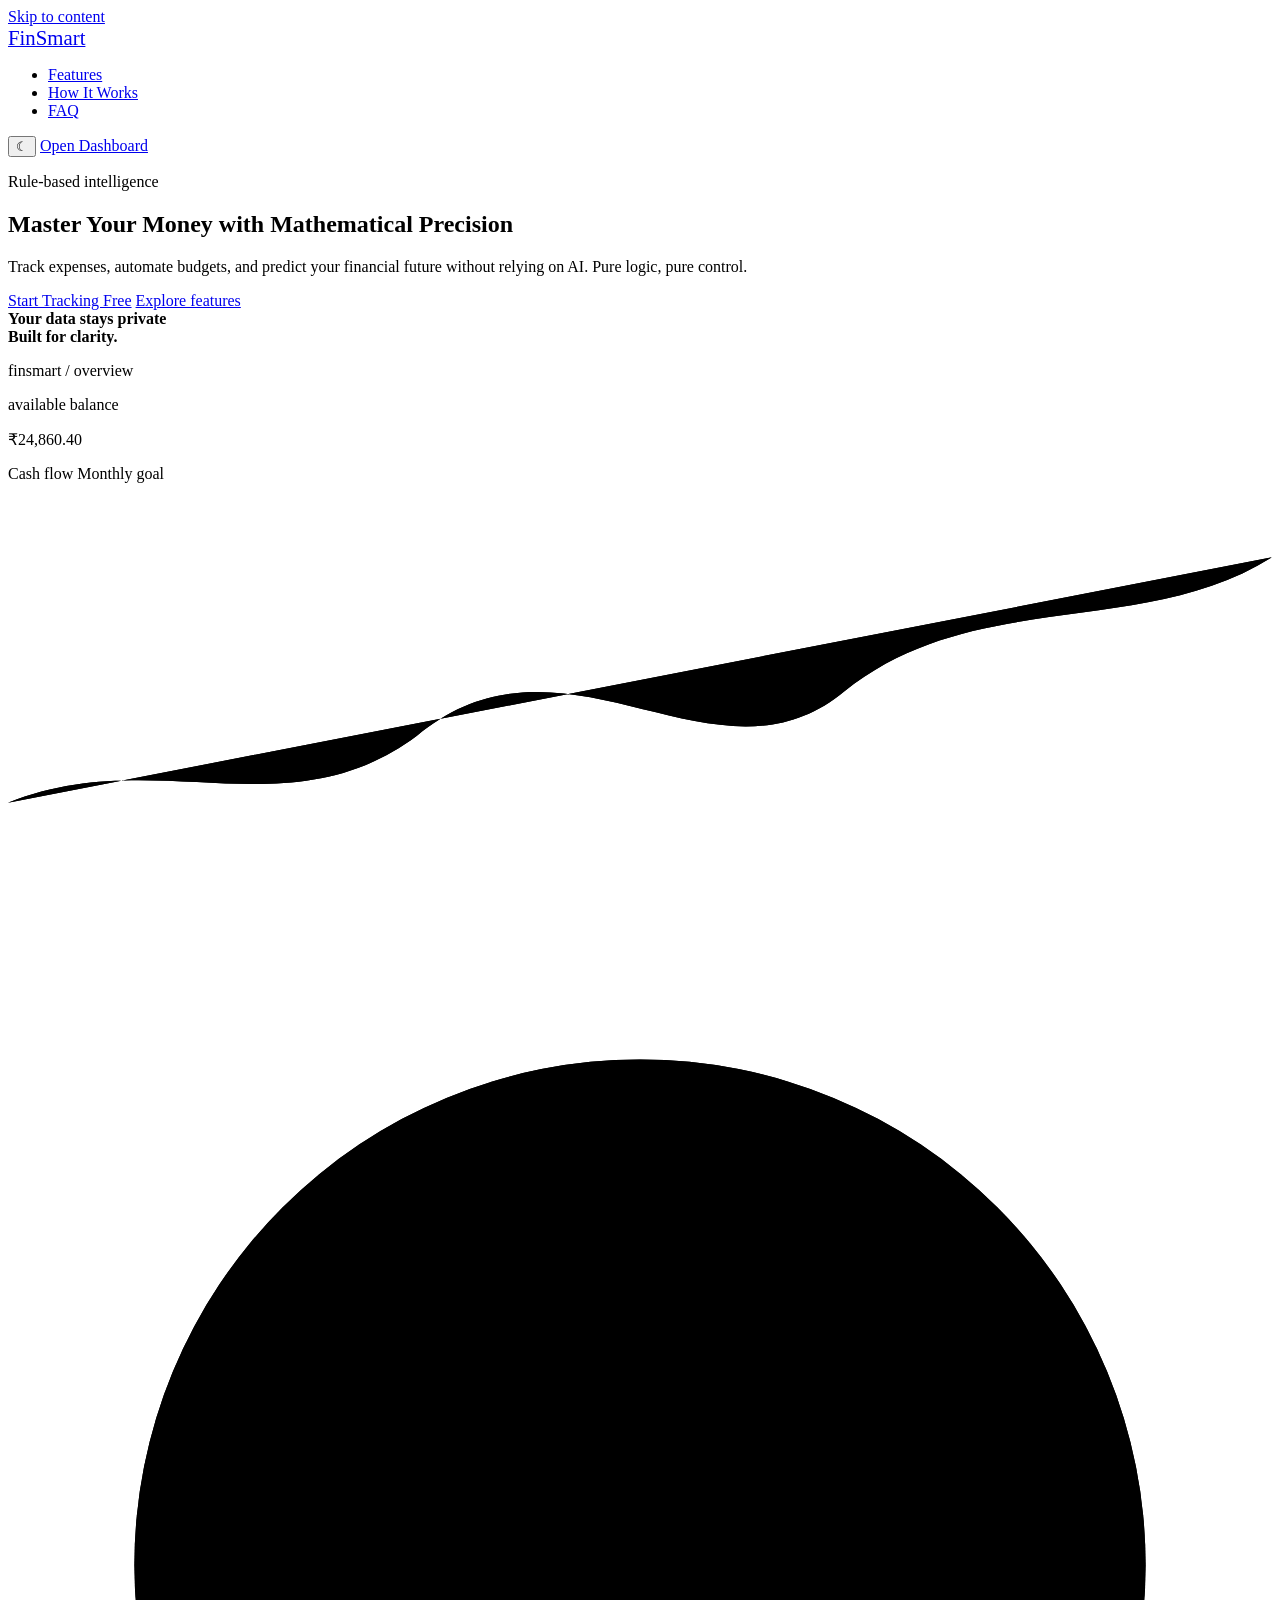
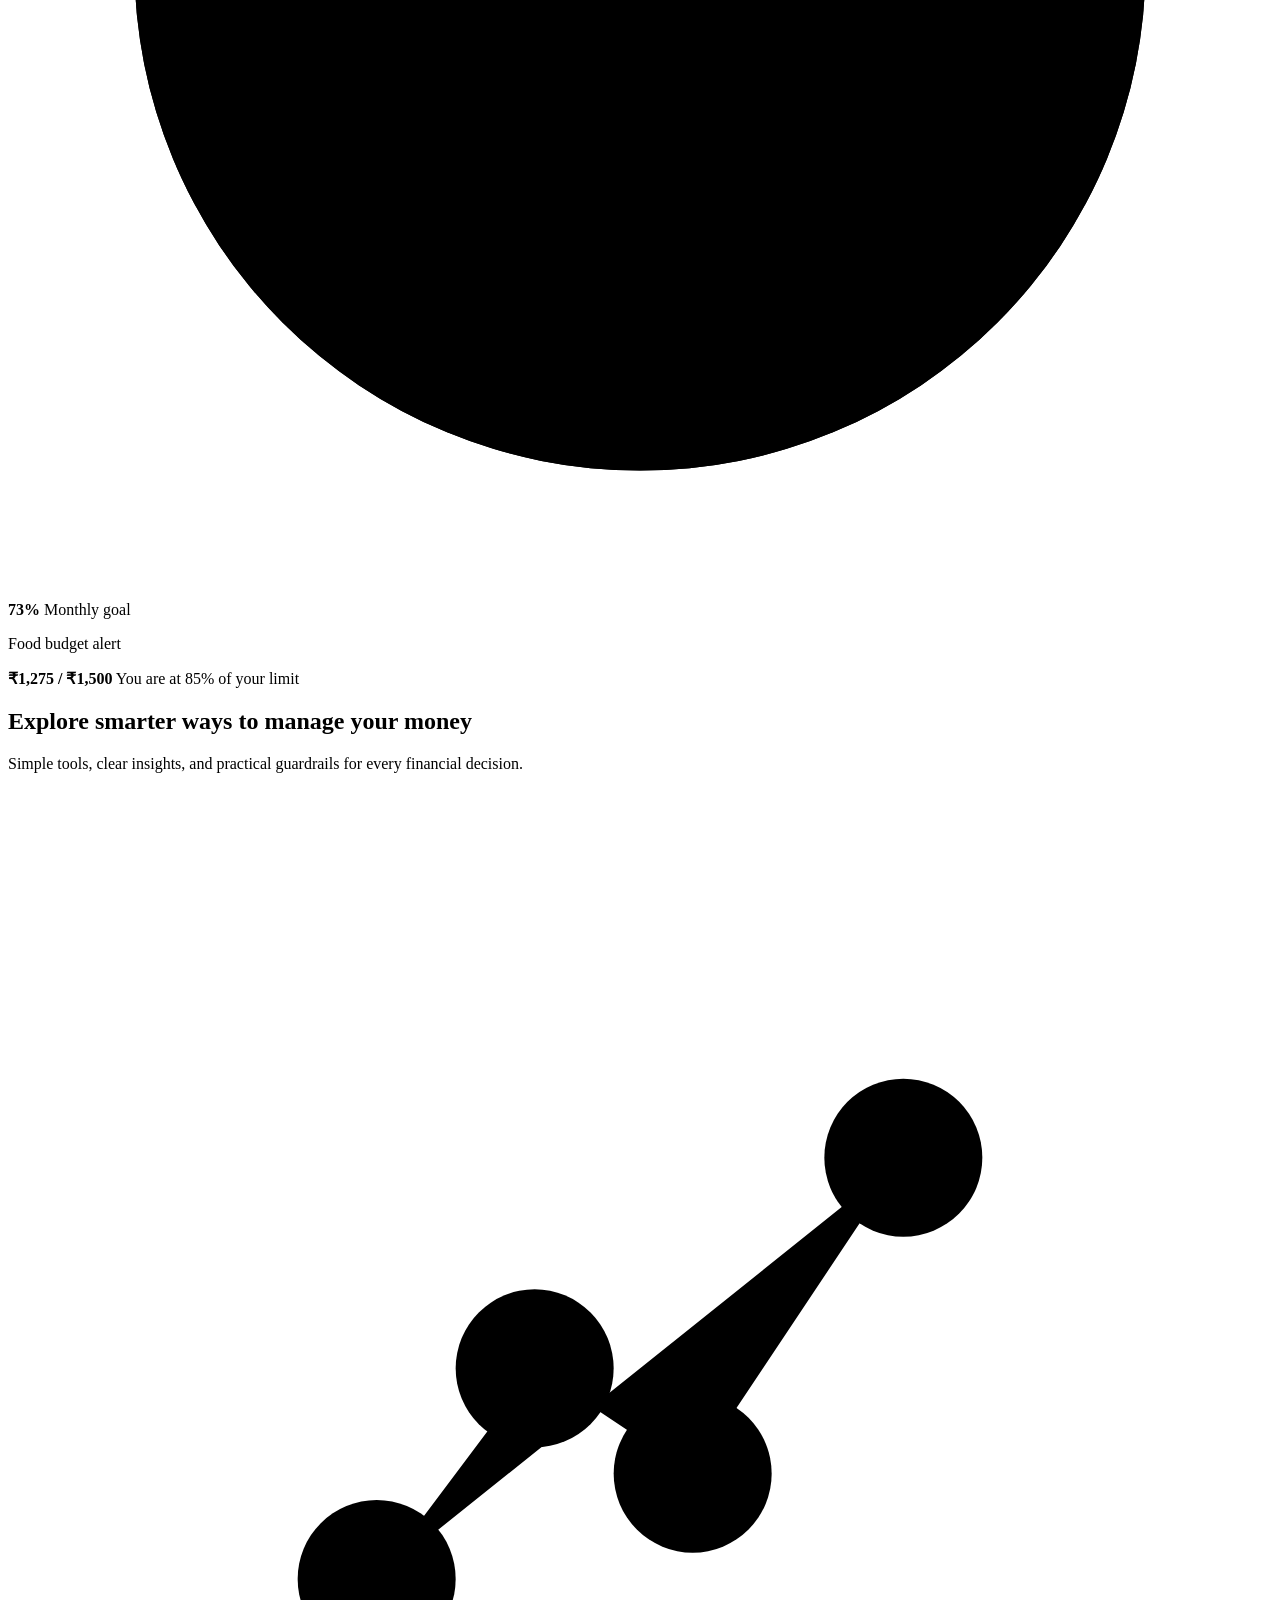
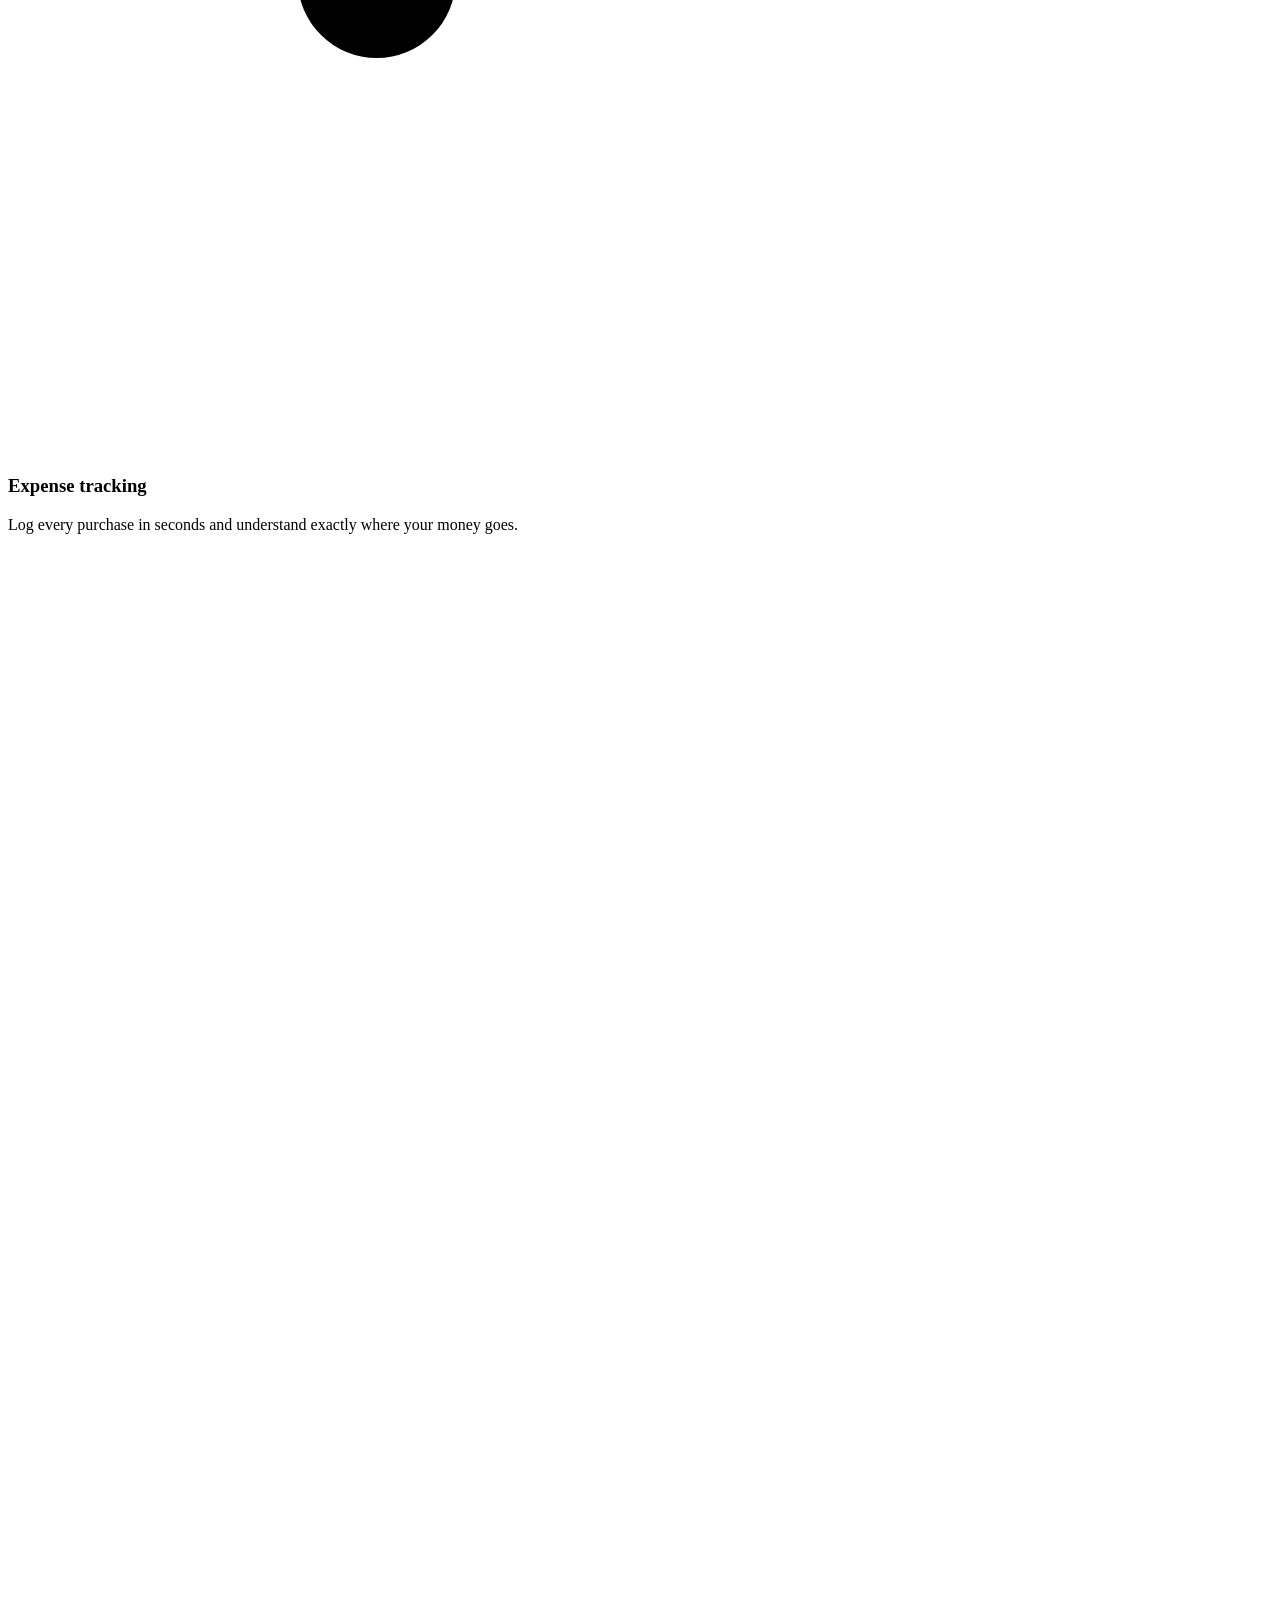
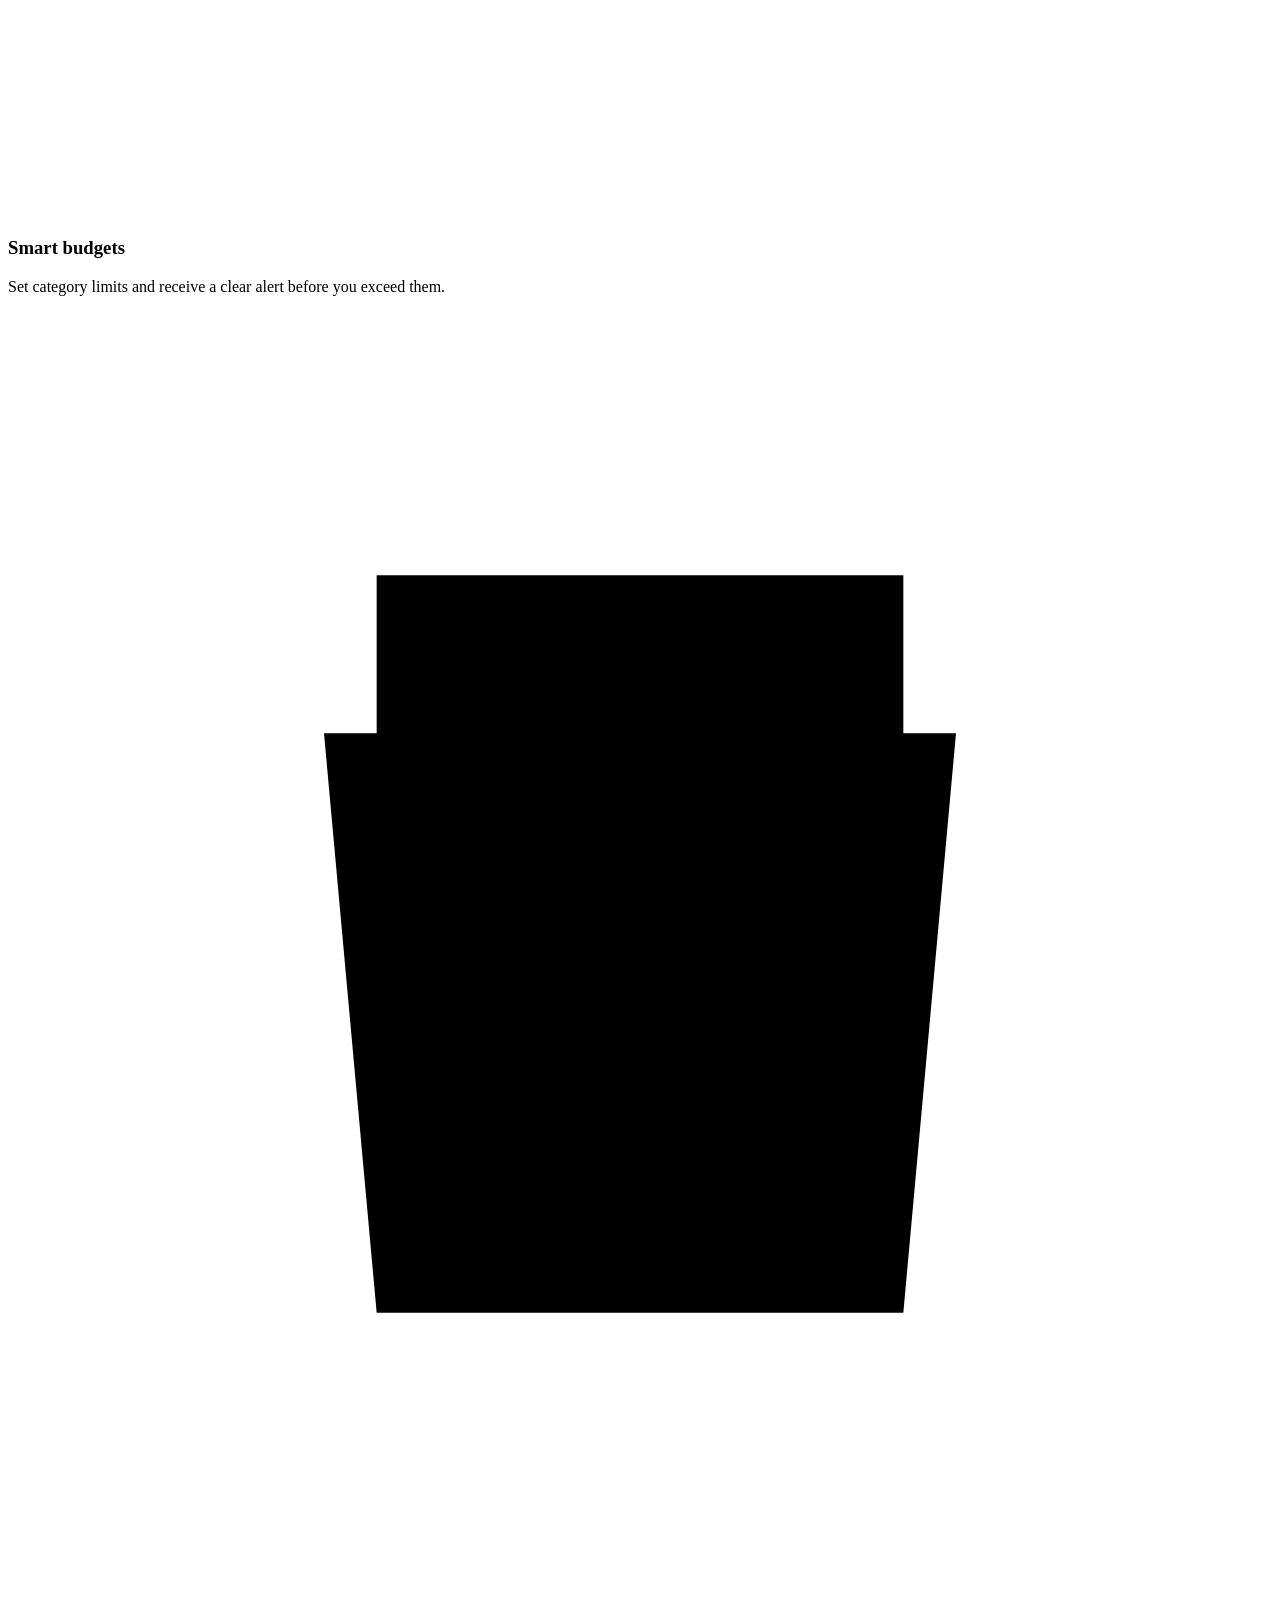
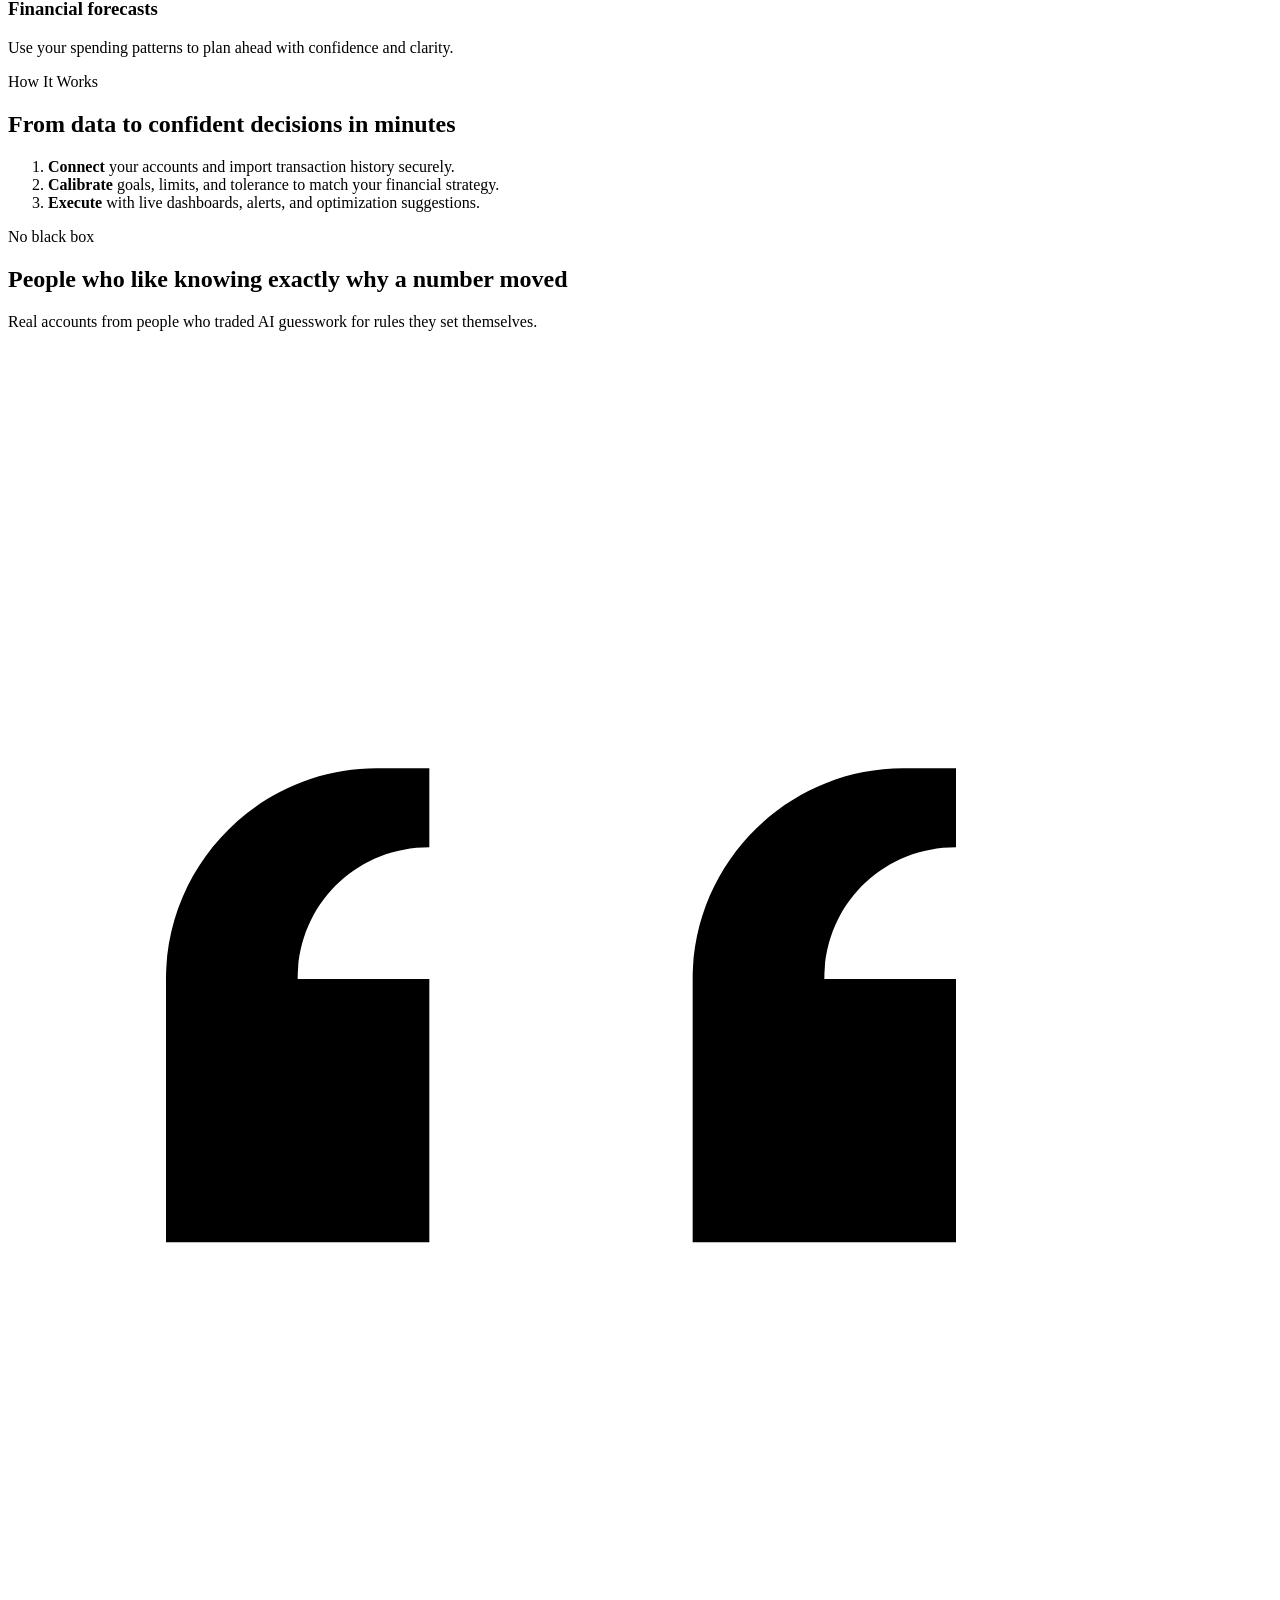
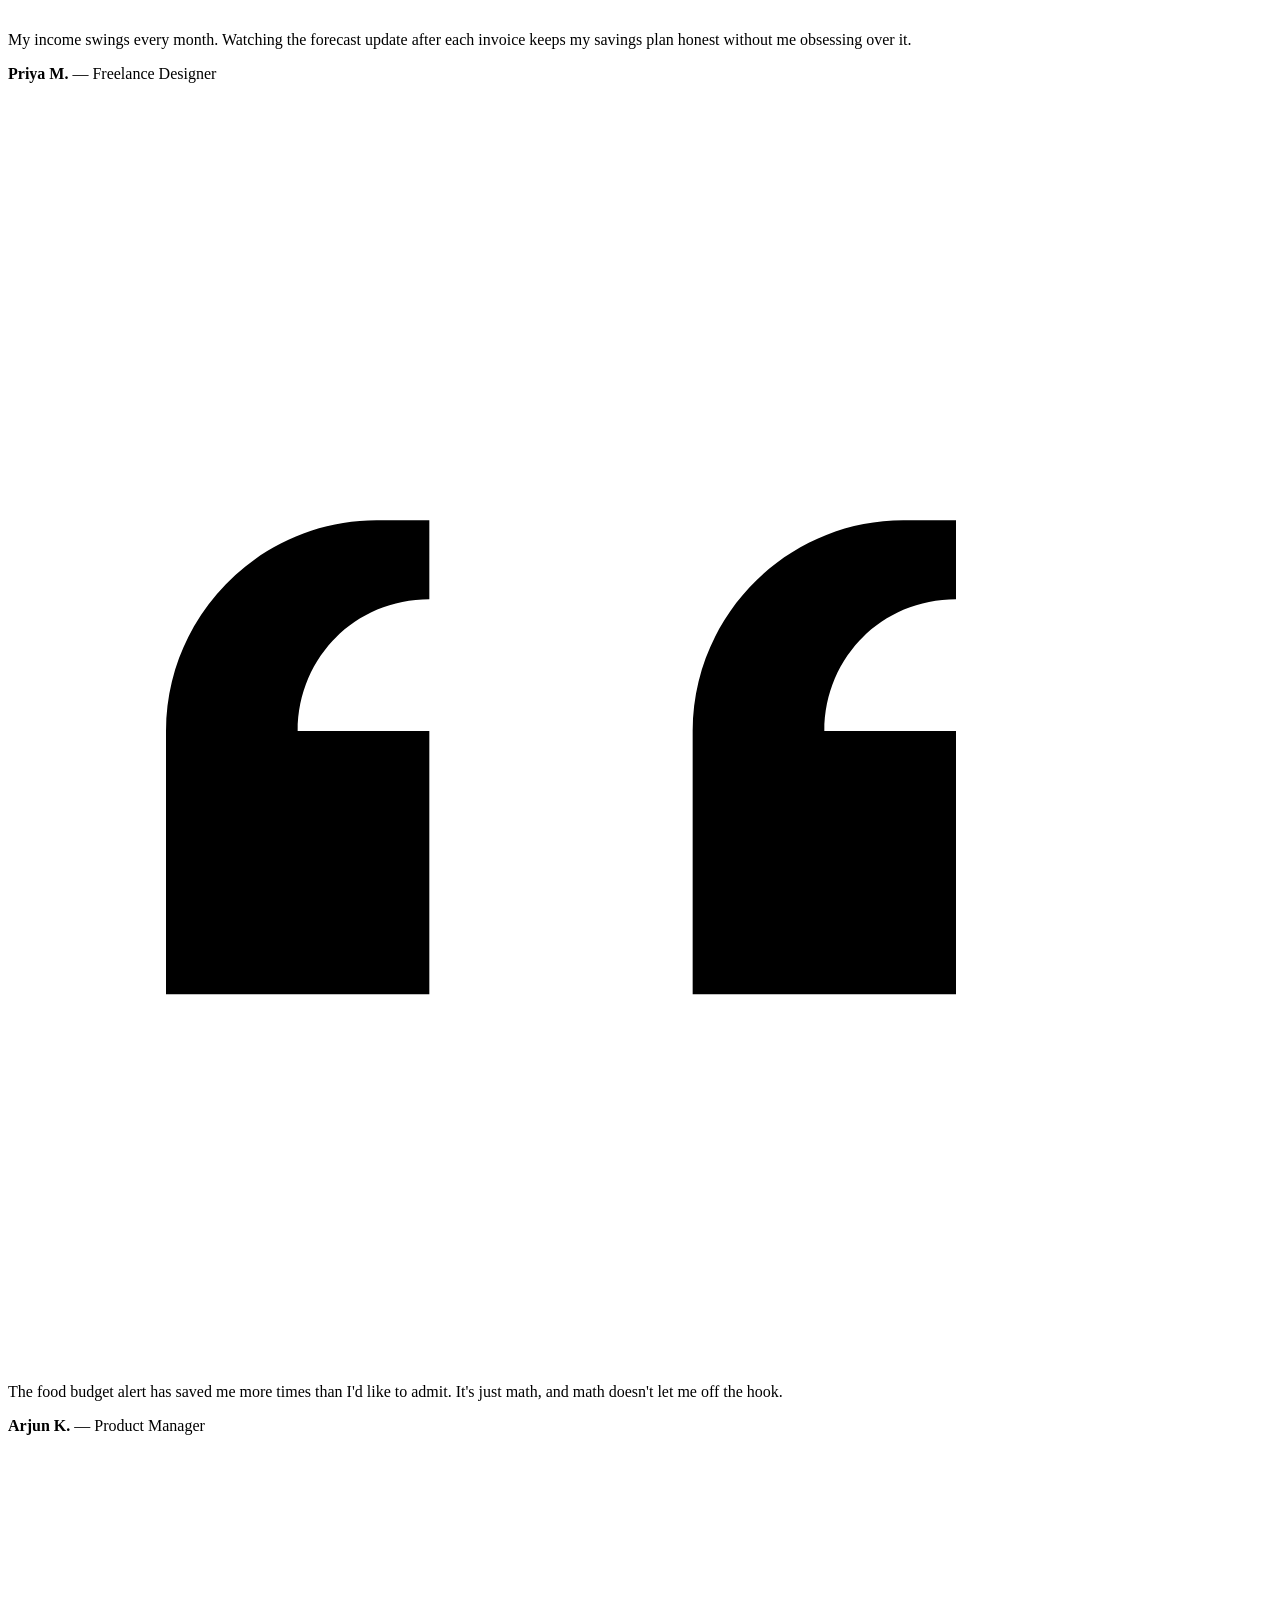
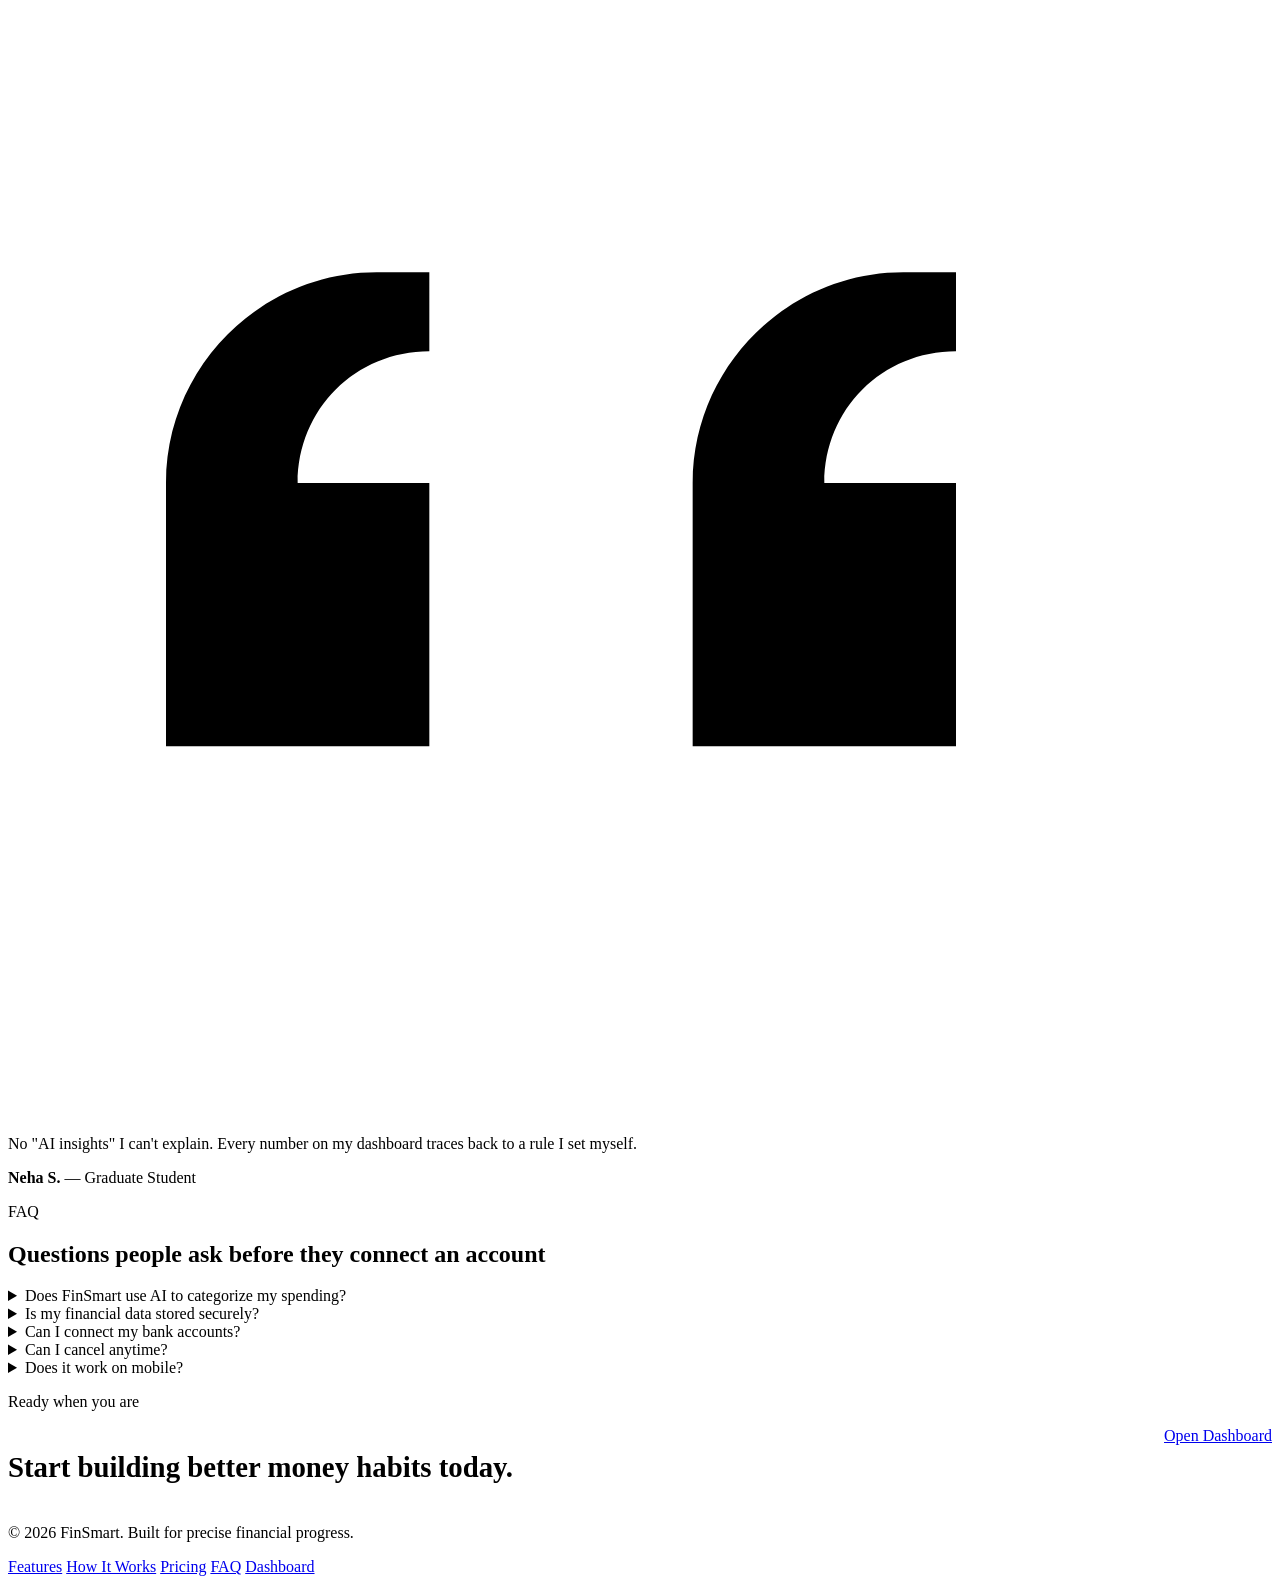
==== commit 55dd6679: "add dark and light mode" ====
--- a/index.html
+++ b/index.html
@@ -1,42 +1,321 @@
 <!doctype html>
-<html lang="en" class="theme-dark">
-<head>
-  <meta charset="UTF-8" />
-  <meta name="viewport" content="width=device-width, initial-scale=1.0" />
-  <meta name="theme-color" content="#050816" />
-  <meta name="description" content="FinSmart helps you track expenses, automate budgets, and predict your financial future with pure logic and control." />
-  <title>FinSmart | Smart Finance Tracker</title>
-  <link rel="stylesheet" href="landing.css" />
-</head>
-<body>
-  <main class="fin-app" id="top">
-    <div class="ambient-grid" aria-hidden="true"></div>
-    <nav class="navbar" aria-label="Main navigation">
-      <a class="logo" href="#top"><span class="logo-mark" aria-hidden="true">✦</span> FinSmart</a>
-      <div class="nav-links"><a href="#features">Features</a><a href="#how-it-works">How it works</a><a href="home.html" class="btn-nav">Open Dashboard <span aria-hidden="true">→</span></a></div>
-    </nav>
-    <header class="hero">
-      <div class="hero-content reveal">
-        <div class="badge"><span class="pulse-dot"></span> Rule-based intelligence</div>
-        <h1>Master Your Money with <span class="text-gradient">Mathematical Precision</span></h1>
-        <p>Track expenses, automate budgets, and predict your financial future without relying on AI. Pure logic, pure control.</p>
-        <div class="hero-buttons"><a href="home.html" class="btn-primary-large">Start Tracking Free <span>→</span></a><a href="#features" class="btn-secondary-large">Explore features</a></div>
-        <div class="trust-row"><span>⌁</span> Your data stays private <i></i> <span>ϟ</span> Built for clarity</div>
-      </div>
-      <div class="hero-3d-container" id="scene" aria-label="FinSmart dashboard preview">
-        <div class="orbit orbit-a"></div><div class="orbit orbit-b"></div><div class="coin coin-a">₹</div><div class="coin coin-b">+</div><div class="orb orb-a"></div><div class="orb orb-b"></div>
-        <div class="dashboard-mockup">
-          <div class="mockup-header"><div class="dots"><i></i><i></i><i></i></div><span>finsmart / overview</span><span class="live"><b></b> live</span></div>
-          <div class="mockup-body"><div class="dash-top"><div><small>available balance</small><strong>₹24,860<span>.40</span></strong><em>↑ 12.8% <small>this month</small></em></div><div class="balance-icon">⌂</div></div>
-            <div class="dash-grid"><div class="dash-panel chart-panel"><div class="panel-title"><span>Cash flow</span><small>Last 30 days⌄</small></div><div class="chart"><div class="chart-line"></div><div class="bar h-1"></div><div class="bar h-2"></div><div class="bar h-3"></div><div class="bar h-4"></div><div class="bar h-5"></div><div class="bar h-6"></div><div class="bar h-7"></div></div><div class="chart-labels"><span>01 Jun</span><span>15 Jun</span><span>30 Jun</span></div></div><div class="dash-panel savings-panel"><div class="panel-title"><span>Monthly goal</span><span>◎</span></div><div class="ring"><strong>72<span>%</span></strong></div><p>₹7,200 of ₹10,000</p><small>₹2,800 left to save</small></div></div>
-            <div class="alert-panel"><div class="alert-icon">▥</div><div><strong>Food budget alert</strong><span>You are at 85% of your limit</span></div><b>₹1,275 <small>/ ₹1,500</small></b></div>
-          </div>
+<html lang="en">
+    <head>
+        <meta charset="utf-8" />
+        <meta name="viewport" content="width=device-width, initial-scale=1" />
+        <title>FinSmart — Precision Finance</title>
+        <meta
+            name="description"
+            content="FinSmart helps you master your money with mathematical precision through forecasting, budgeting, and portfolio clarity."
+        />
+        <link rel="preconnect" href="https://fonts.googleapis.com" />
+        <link rel="preconnect" href="https://fonts.gstatic.com" crossorigin />
+        <link
+            href="https://fonts.googleapis.com/css2?family=Inter:wght@400;500;600;700;800&family=Manrope:wght@500;600;700;800&display=swap"
+            rel="stylesheet"
+        />
+        <link rel="stylesheet" href="Landing.css" />
+    </head>
+    <body>
+        <a class="skip-link" href="#main-content">Skip to content</a>
+        <div class="ambient-bg" aria-hidden="true">
+            <div class="blob blob-a"></div>
+            <div class="blob blob-b"></div>
+            <div class="ring ring-a"></div>
+            <div class="ring ring-b"></div>
+            <div class="noise"></div>
+            <div class="grid-overlay"></div>
+            <div class="particles" id="particles"></div>
         </div>
-      </div>
-    </header>
-    <section class="features" id="features" aria-labelledby="features-title"><div class="section-heading reveal"><div class="badge">Everything in one place</div><h2 id="features-title">Explore smarter ways to <span class="text-gradient">manage your money</span></h2><p>Simple tools, clear insights, and practical guardrails for every financial decision.</p></div><div class="feature-grid"><article class="feature-card reveal"><div class="feature-icon">▣</div><h3>Expense tracking</h3><p>Log every purchase in seconds and understand exactly where your money goes.</p><span class="card-arrow">→</span></article><article class="feature-card featured reveal"><div class="feature-icon">◉</div><h3>Smart budgets</h3><p>Set category limits and receive a clear alert before you exceed them.</p><span class="card-arrow">→</span></article><article class="feature-card reveal"><div class="feature-icon">⌁</div><h3>Financial forecasts</h3><p>Use your spending patterns to plan ahead with confidence and clarity.</p><span class="card-arrow">→</span></article></div><div class="features-cta reveal" id="how-it-works"><div><span>Ready when you are</span><h3>Start building better money habits today.</h3></div><a href="home.html" class="btn-primary-large">Open Dashboard <span>→</span></a></div></section>
-    <footer><span>© 2026 FinSmart</span><span>Pure logic. Pure control.</span></footer>
-  </main>
-  <script src="landing.js"></script>
-</body>
-</html>+
+        <header class="site-header" id="top">
+            <nav class="nav-shell" aria-label="Main navigation">
+                <a class="brand" href="#top" aria-label="FinSmart home">
+                    <span class="brand-mark" aria-hidden="true"></span>
+                    <span style="font-size: 1.3rem;">FinSmart</span>
+                </a>
+                <ul class="nav-links">
+                    <li><a href="#features">Features</a></li>
+                    <li><a href="#how-it-works">How It Works</a></li>
+                    <!-- <li><a href="#pricing">Pricing</a></li> -->
+                    <li><a href="#faq">FAQ</a></li>
+                    <!-- <li><a href="home.html">Home</a></li> -->
+                </ul>
+                <div class="nav-actions">
+                    <button id="landing-theme-toggle" class="theme-icon-toggle" type="button" aria-label="Switch to light mode" title="Switch to light mode">
+                        <span aria-hidden="true">☀</span>
+                    </button>
+                    <a class="btn btn-dashboard glow" href="home.html">Open Dashboard</a>
+                </div>
+            </nav>
+        </header>
+
+        <main id="main-content">
+            <section class="hero section reveal">
+                <div class="hero-copy">
+                    <p class="eyebrow">Rule-based intelligence</p>
+                    <h1>
+                        <span class="gradient-text">Master Your Money with Mathematical Precision</span>
+                    </h1>
+                    <p class="hero-sub">
+                        Track expenses, automate budgets, and predict your financial future without relying on AI. Pure
+                        logic, pure control.
+                    </p>
+                    <div class="hero-actions">
+                        <a class="btn btn-primary" href="home.html">Start Tracking Free</a>
+                        <a class="btn btn-secondary" href="#features">Explore features</a>
+                    </div>
+                    <div class="hero-metrics" aria-label="Trust indicators">
+                        <div><strong>Your data stays private</strong></div>
+                        <div><strong>Built for clarity.</strong></div>
+                    </div>
+                </div>
+
+                <div class="hero-dashboard-wrap">
+                    <article class="dashboard tilt-card" aria-label="FinSmart dashboard preview">
+                        <div class="dash-glow" aria-hidden="true"></div>
+                        <div class="dashboard-top">
+                            <p>finsmart / overview</p>
+                            <span>available balance</span>
+                        </div>
+                        <p class="balance-value">₹24,860.40</p>
+                        <div class="chart-area">
+                            <div class="chart-head" aria-hidden="true">
+                                <span>Cash flow</span>
+                                <span>Monthly goal</span>
+                            </div>
+                            <div class="line-chart" role="img" aria-label="Animated cash flow chart">
+                                <svg viewBox="0 0 340 120" preserveAspectRatio="none" aria-hidden="true">
+                                    <path
+                                        class="line-track"
+                                        d="M0 86 C 40 70, 75 94, 110 68 C 150 35, 190 85, 225 56 C 260 28, 305 42, 340 20"
+                                    ></path>
+                                    <path
+                                        class="line-main"
+                                        d="M0 86 C 40 70, 75 94, 110 68 C 150 35, 190 85, 225 56 C 260 28, 305 42, 340 20"
+                                    ></path>
+                                </svg>
+                            </div>
+                            <div class="bars" aria-hidden="true">
+                                <span style="--h: 48%"></span>
+                                <span style="--h: 66%"></span>
+                                <span style="--h: 54%"></span>
+                                <span style="--h: 82%"></span>
+                                <span style="--h: 72%"></span>
+                            </div>
+                        </div>
+                        <div class="dash-grid">
+                            <div class="goal-ring">
+                                <svg viewBox="0 0 120 120" aria-hidden="true">
+                                    <circle cx="60" cy="60" r="48" class="ring-base"></circle>
+                                    <circle cx="60" cy="60" r="48" class="ring-progress"></circle>
+                                </svg>
+                                <div class="ring-label">
+                                    <strong>73%</strong>
+                                    <span>Monthly goal</span>
+                                </div>
+                            </div>
+                            <div class="warning-card" role="status" aria-live="polite">
+                                <p>Food budget alert</p>
+                                <strong>₹1,275 / ₹1,500</strong>
+                                <span>You are at 85% of your limit</span>
+                            </div>
+                        </div>
+                        <div class="float-objects" aria-hidden="true">
+                            <span class="orb orb-a"></span>
+                            <span class="orb orb-b"></span>
+                            <span class="coin coin-a"></span>
+                            <span class="coin coin-b"></span>
+                            <span class="mini-chart"></span>
+                        </div>
+                    </article>
+                </div>
+            </section>
+
+            <section id="features" class="section reveal">
+                <div class="section-head">
+                    <h2>Explore smarter ways to manage your money</h2>
+                    <p>Simple tools, clear insights, and practical guardrails for every financial decision.</p>
+                </div>
+                <div class="feature-grid">
+                    <article class="feature-card tilt-card reveal-stagger">
+                        <div class="feature-icon" aria-hidden="true">
+                            <svg viewBox="0 0 24 24">
+                                <path d="M4 18h16M7 15l3-4 3 2 4-6" />
+                                <circle cx="7" cy="15" r="1.5" />
+                                <circle cx="10" cy="11" r="1.5" />
+                                <circle cx="13" cy="13" r="1.5" />
+                                <circle cx="17" cy="7" r="1.5" />
+                            </svg>
+                        </div>
+                        <h3>Expense tracking</h3>
+                        <p>Log every purchase in seconds and understand exactly where your money goes.</p>
+                    </article>
+                    <article class="feature-card featured tilt-card reveal-stagger">
+                        <div class="feature-icon" aria-hidden="true">
+                            <svg viewBox="0 0 24 24">
+                                <path d="M12 3v18M3 12h18" />
+                                <path d="M5 5l14 14" />
+                            </svg>
+                        </div>
+                        <h3>Smart budgets</h3>
+                        <p>Set category limits and receive a clear alert before you exceed them.</p>
+                    </article>
+                    <article class="feature-card tilt-card reveal-stagger">
+                        <div class="feature-icon" aria-hidden="true">
+                            <svg viewBox="0 0 24 24">
+                                <path d="M4 8h16M7 8V5h10v3M6 8l1 11h10l1-11" />
+                                <path d="M10 12h4M10 15h4" />
+                            </svg>
+                        </div>
+                        <h3>Financial forecasts</h3>
+                        <p>Use your spending patterns to plan ahead with confidence and clarity.</p>
+                    </article>
+                </div>
+            </section>
+
+            <section id="how-it-works" class="section reveal">
+                <div class="section-head">
+                    <p class="eyebrow">How It Works</p>
+                    <h2>From data to confident decisions in minutes</h2>
+                </div>
+                <ol class="steps">
+                    <li><strong>Connect</strong> your accounts and import transaction history securely.</li>
+                    <li><strong>Calibrate</strong> goals, limits, and tolerance to match your financial strategy.</li>
+                    <li><strong>Execute</strong> with live dashboards, alerts, and optimization suggestions.</li>
+                </ol>
+            </section>
+
+            <section id="testimonials" class="section reveal">
+                <div class="section-head">
+                    <p class="eyebrow">No black box</p>
+                    <h2>People who like knowing exactly why a number moved</h2>
+                    <p>Real accounts from people who traded AI guesswork for rules they set themselves.</p>
+                </div>
+                <div class="feature-grid testimonial-grid">
+                    <article class="feature-card testimonial-card tilt-card reveal-stagger">
+                        <div class="feature-icon quote-icon" aria-hidden="true">
+                            <svg viewBox="0 0 24 24">
+                                <path d="M7 8c-2.2 0-4 1.8-4 4v5h5v-5H5.5C5.5 10.6 6.6 9.5 8 9.5V8Z" />
+                                <path d="M17 8c-2.2 0-4 1.8-4 4v5h5v-5h-2.5c0-1.4 1.1-2.5 2.5-2.5V8Z" />
+                            </svg>
+                        </div>
+                        <p class="testimonial-quote">My income swings every month. Watching the forecast update after each invoice keeps my savings plan honest without me obsessing over it.</p>
+                        <p class="testimonial-name"><strong>Priya M.</strong> — Freelance Designer</p>
+                    </article>
+                    <article class="feature-card featured testimonial-card tilt-card reveal-stagger">
+                        <div class="feature-icon quote-icon" aria-hidden="true">
+                            <svg viewBox="0 0 24 24">
+                                <path d="M7 8c-2.2 0-4 1.8-4 4v5h5v-5H5.5C5.5 10.6 6.6 9.5 8 9.5V8Z" />
+                                <path d="M17 8c-2.2 0-4 1.8-4 4v5h5v-5h-2.5c0-1.4 1.1-2.5 2.5-2.5V8Z" />
+                            </svg>
+                        </div>
+                        <p class="testimonial-quote">The food budget alert has saved me more times than I'd like to admit. It's just math, and math doesn't let me off the hook.</p>
+                        <p class="testimonial-name"><strong>Arjun K.</strong> — Product Manager</p>
+                    </article>
+                    <article class="feature-card testimonial-card tilt-card reveal-stagger">
+                        <div class="feature-icon quote-icon" aria-hidden="true">
+                            <svg viewBox="0 0 24 24">
+                                <path d="M7 8c-2.2 0-4 1.8-4 4v5h5v-5H5.5C5.5 10.6 6.6 9.5 8 9.5V8Z" />
+                                <path d="M17 8c-2.2 0-4 1.8-4 4v5h5v-5h-2.5c0-1.4 1.1-2.5 2.5-2.5V8Z" />
+                            </svg>
+                        </div>
+                        <p class="testimonial-quote">No "AI insights" I can't explain. Every number on my dashboard traces back to a rule I set myself.</p>
+                        <p class="testimonial-name"><strong>Neha S.</strong> — Graduate Student</p>
+                    </article>
+                </div>
+            </section>
+
+            <!--<section id="pricing" class="section reveal">
+                <div class="section-head">
+                    <p class="eyebrow">Pricing</p>
+                    <h2>Two plans. No surprise math.</h2>
+                    <p>Start free, upgrade only when the rules you need outgrow the free tier.</p>
+                </div>
+                <div class="pricing-grid">
+                    <article class="feature-card price-card tilt-card reveal-stagger">
+                        <div class="price-head">
+                            <h3>Starter</h3>
+                            <p class="price-tag">₹0<span>/month</span></p>
+                        </div>
+                        <p>Everything you need to see where your money goes.</p>
+                        <ul class="price-list">
+                            <li>Unlimited expense logging</li>
+                            <li>3 budget categories</li>
+                            <li>Monthly forecast</li>
+                            <li>Email limit alerts</li>
+                        </ul>
+                        <a class="btn btn-secondary price-cta" href="home.html">Start free</a>
+                    </article>
+                    <article class="feature-card featured price-card tilt-card reveal-stagger">
+                        <div class="price-head">
+                            <h3>Precision</h3>
+                            <p class="price-tag">₹299<span>/month</span></p>
+                        </div>
+                        <p>For anyone tracking multiple goals or income streams.</p>
+                        <ul class="price-list">
+                            <li>Unlimited budget categories</li>
+                            <li>Weekly rolling forecasts</li>
+                            <li>Custom alert thresholds</li>
+                            <li>CSV export</li>
+                            <li>Priority support</li>
+                        </ul>
+                        <a class="btn btn-primary price-cta" href="home.html">Go Precision</a>
+                    </article>
+                </div>
+            </section>-->
+
+            <section id="faq" class="section reveal">
+                <div class="section-head">
+                    <p class="eyebrow">FAQ</p>
+                    <h2>Questions people ask before they connect an account</h2>
+                </div>
+                <div class="faq-list">
+                    <details class="faq-item">
+                        <summary>Does FinSmart use AI to categorize my spending?</summary>
+                        <p>No. Every category, forecast, and alert comes from rules you set or adjust yourself, so you always know why a number moved.</p>
+                    </details>
+                    <details class="faq-item">
+                        <summary>Is my financial data stored securely?</summary>
+                        <p>Yes. Your data is encrypted and kept private — FinSmart doesn't sell or share it with third parties.</p>
+                    </details>
+                    <details class="faq-item">
+                        <summary>Can I connect my bank accounts?</summary>
+                        <p>You can import transaction history securely or log expenses manually — whichever keeps your numbers most accurate.</p>
+                    </details>
+                    <details class="faq-item">
+                        <summary>Can I cancel anytime?</summary>
+                        <p>Yes. Switch plans or cancel whenever you like — there's no lock-in period.</p>
+                    </details>
+                    <details class="faq-item">
+                        <summary>Does it work on mobile?</summary>
+                        <p>The dashboard is fully responsive, so budgets, alerts, and forecasts work the same on your phone.</p>
+                    </details>
+                </div>
+            </section>
+
+            <section class="section closeout reveal">
+                <div class="closeout-card tilt-card">
+                    <p class="eyebrow">Ready when you are</p>
+                    <div style="display: flex; justify-content: space-between;">
+                    <h2 style="font-size: 1.8rem;">Start building better money habits today.</h2>
+                    <a style="margin-bottom: 13px;" class="btn btn-primary" href="home.html">Open Dashboard</a>
+                    </div>
+                </div>
+            </section>
+        </main>
+
+        <footer class="site-footer">
+            <p>© <span id="year"></span> FinSmart. Built for precise financial progress.</p>
+            <div class="footer-links">
+                <a href="#features">Features</a>
+                <a href="#how-it-works">How It Works</a>
+                <a href="#pricing">Pricing</a>
+                <a href="#faq">FAQ</a>
+                <a href="home.html">Dashboard</a>
+            </div>
+        </footer>
+
+        <script src="landing.js"></script>
+    </body>
+    </html>
